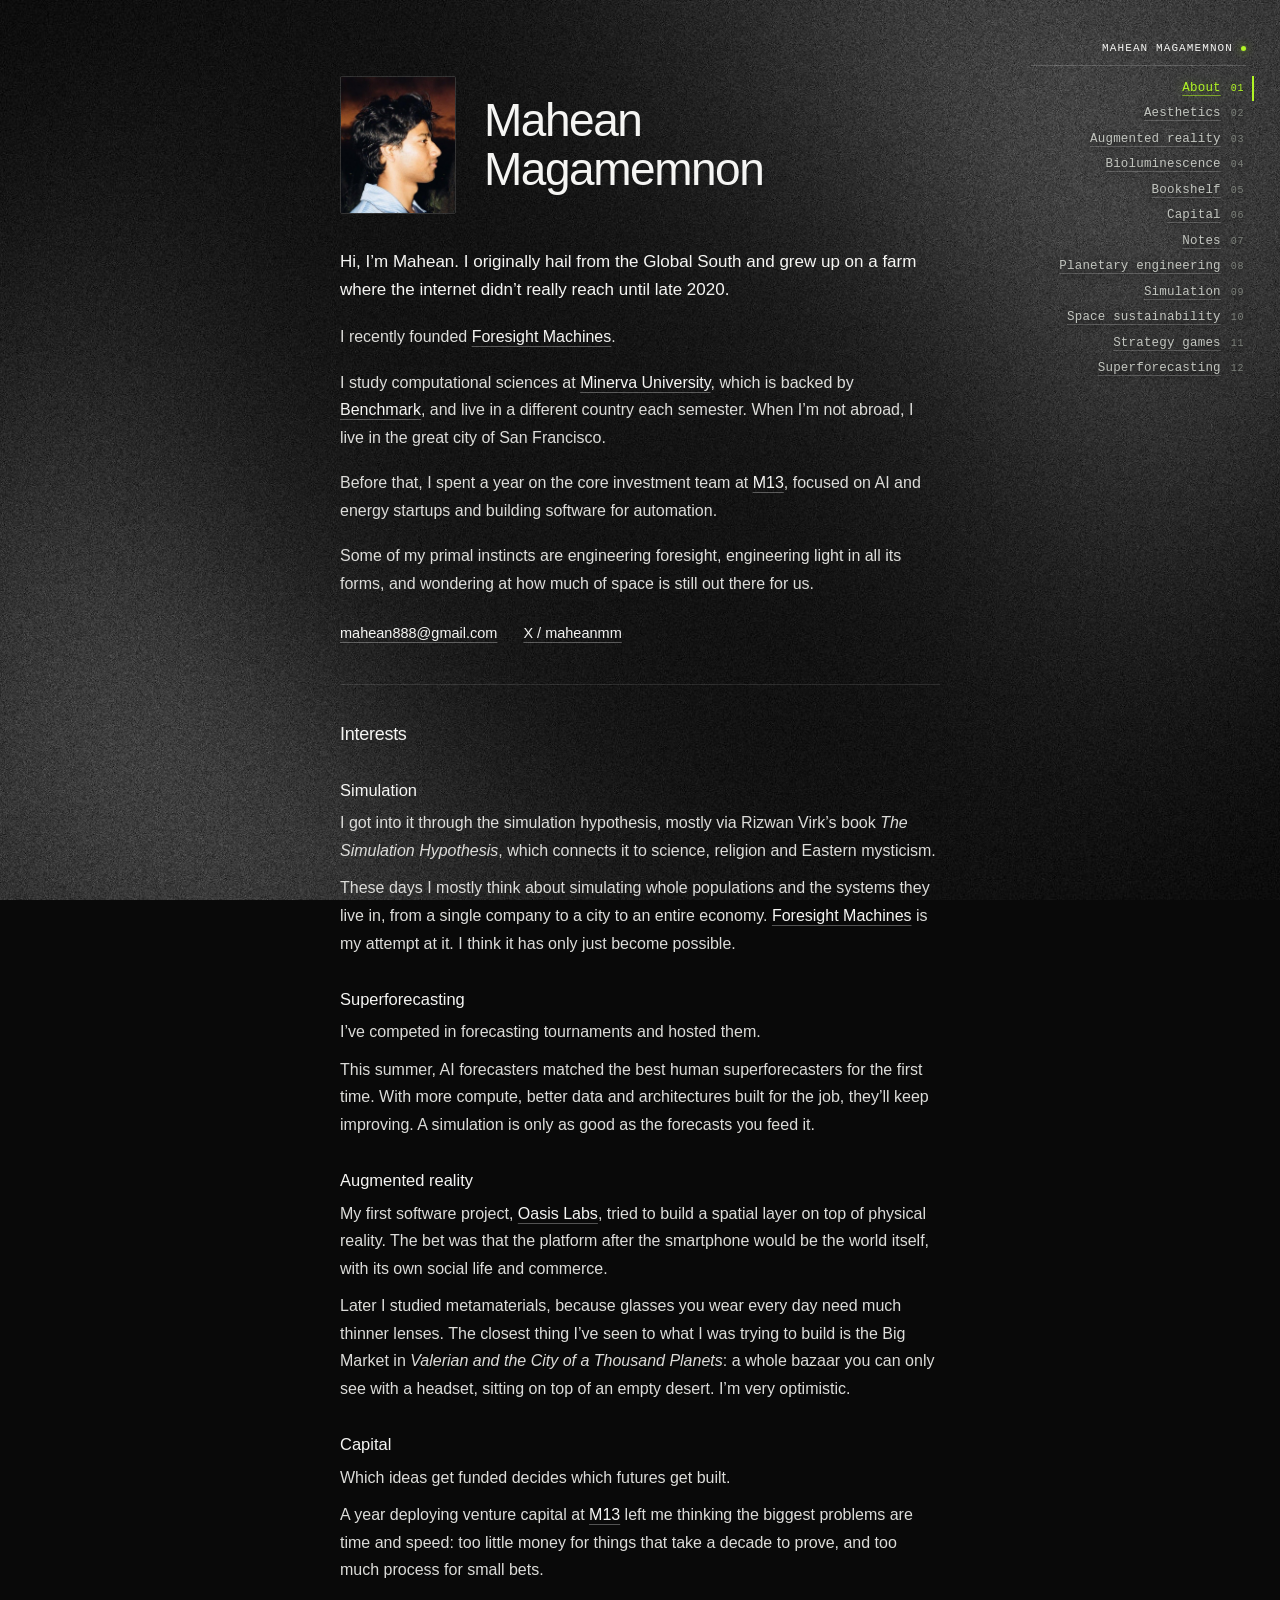
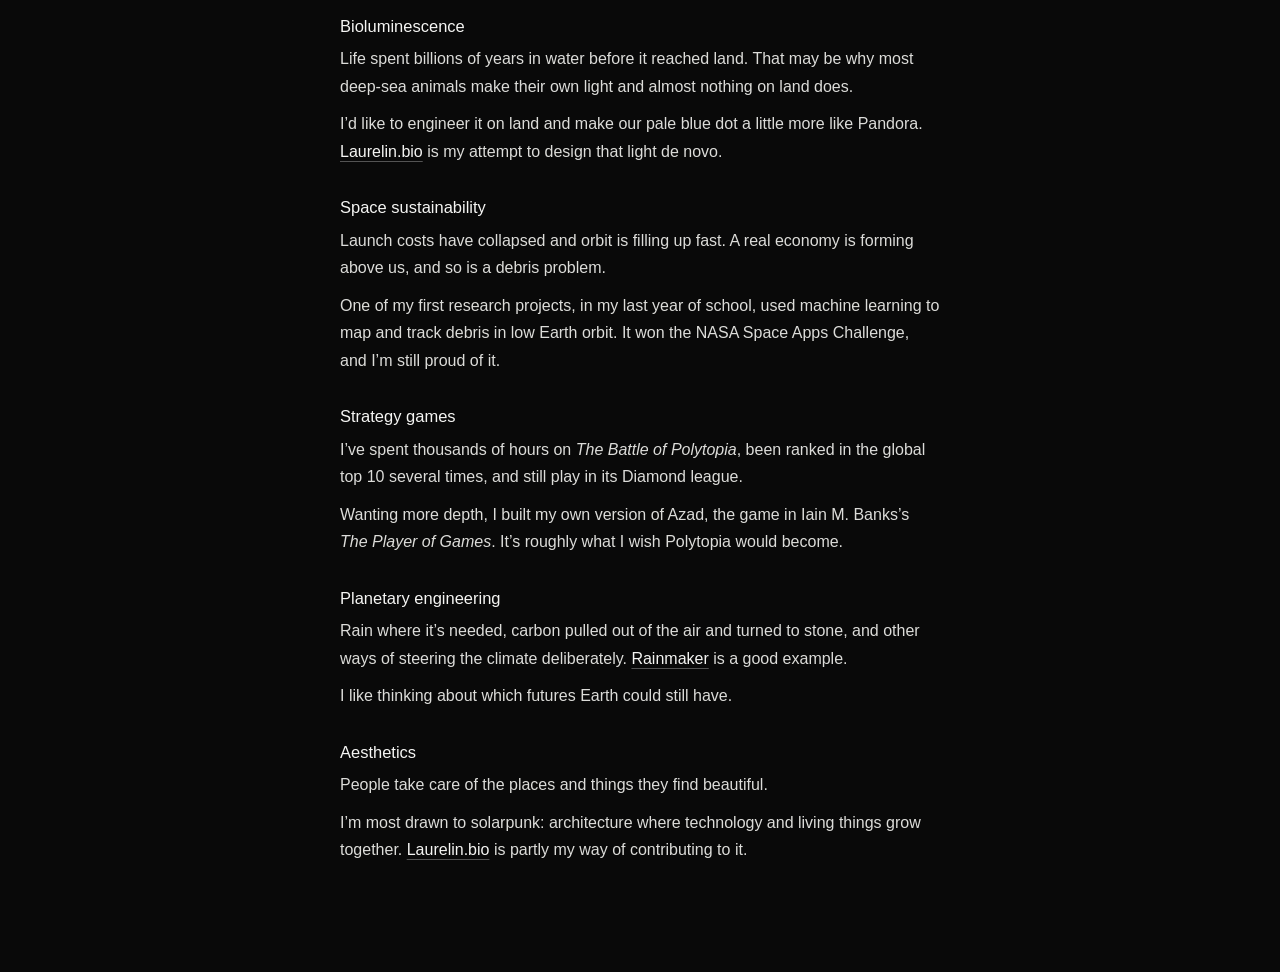
==== index.html @ a3dd8f4f "Lead with Mahean + Global South origin, followed by standalone Foresight Machines line" ====
<!doctype html>
<html lang="en"><head><meta charset="utf-8"><meta name="viewport" content="width=device-width, initial-scale=1">
<link rel="icon" type="image/png" href="[data-uri]"><link rel="apple-touch-icon" href="[data-uri]">
<title>About · Mahean Magamemnon</title><meta name="description" content="Mahean Magamemnon. Founder of Foresight Machines; studying computational sciences at Minerva University.">
<style>
:root {
  color-scheme: dark;
  --background: #1b3550;
  --text: #c0cad2;
  --heading: #f0eee7;
  --accent: #c4b28a;
  --line: #26333e;
}
* { box-sizing: border-box; }
body {
  margin: 0;
  min-height: 100vh;
  background: var(--background);
  color: var(--text);
  font-family: 'Helvetica Neue', Helvetica, Arial, sans-serif;
  font-size: 16px;
  line-height: 1.75;
  -webkit-font-smoothing: antialiased;
}
body::before {
  content: '';
  position: fixed;
  inset: 0;
  z-index: -1;
  background: radial-gradient(ellipse 68% 72% at 52% 44%, rgba(12,12,12,.18) 0%, rgba(12,12,12,0) 100%),
    url('[data-uri]') center center / cover no-repeat;
  opacity: 1;
  pointer-events: none;
}
#left { display: none; }
.layout {
  display: grid;
  grid-template-columns: minmax(0, 720px) 230px;
  justify-content: center;
  gap: 88px;
  max-width: 1180px;
  margin: 0 auto;
  padding: 0 48px;
}
#content { grid-column: 1; grid-row: 1; }
#sidebar {
  grid-column: 2;
  grid-row: 1;
  position: sticky;
  top: 0;
  align-self: start;
  padding: 84px 0 40px;
  font-family: ui-monospace, 'SF Mono', Menlo, Consolas, monospace;
  font-size: 12px;
  line-height: 1.5;
}
#sidebar .sys {
  display: flex;
  justify-content: space-between;
  margin: 0 2px 6px;
  color: #6c7c88;
  font-size: 10px;
  letter-spacing: .18em;
  text-transform: uppercase;
}
#sidebar .sys i { font-style: normal; color: var(--accent); animation: blink 1.6s steps(2, start) infinite; }
@keyframes blink { to { visibility: hidden; } }
@media (prefers-reduced-motion: reduce) { #sidebar .sys i { animation: none; } }
.folder { margin-top: 20px; }
.folder .tab {
  position: relative;
  display: inline-flex;
  align-items: center;
  gap: 8px;
  height: 22px;
  padding: 0 16px 0 10px;
  margin-bottom: -1px;
  color: var(--accent);
  font-size: 10px;
  letter-spacing: .16em;
  text-transform: uppercase;
  background: rgba(30, 40, 46, .92);
  border: 1px solid rgba(196, 178, 138, .38);
  border-bottom: 0;
  border-radius: 5px 12px 0 0;
  z-index: 1;
}
.folder .tab small { color: #6c7c88; font-size: 9px; letter-spacing: .1em; }
.folder .body {
  position: relative;
  padding: 10px 12px 10px;
  background: linear-gradient(180deg, rgba(30, 40, 46, .92), rgba(12, 20, 27, .86));
  border: 1px solid rgba(196, 178, 138, .38);
  border-radius: 0 6px 6px 6px;
  box-shadow: 0 0 0 1px rgba(0,0,0,.35), 0 14px 30px -18px rgba(0,0,0,.8), inset 0 1px 0 rgba(240,238,231,.05);
  -webkit-backdrop-filter: blur(6px);
  backdrop-filter: blur(6px);
}
.folder .body::before, .folder .body::after {
  content: '';
  position: absolute;
  width: 7px;
  height: 7px;
  border-color: var(--accent);
  border-style: solid;
  opacity: .7;
}
.folder .body::before { right: 5px; top: 5px; border-width: 1px 1px 0 0; }
.folder .body::after { left: 5px; bottom: 5px; border-width: 0 0 1px 1px; }
.folder ul { list-style: none; margin: 0; padding: 0; }
.folder a {
  display: flex;
  align-items: center;
  gap: 10px;
  padding: 5px 4px;
  color: #93a2ae;
  text-decoration: none;
  border-radius: 3px;
  transition: color .15s ease, background .15s ease;
}
.folder a svg { flex: none; width: 10px; height: 12px; }
.folder a svg path { fill: none; stroke: currentColor; stroke-width: 1.1; stroke-linejoin: round; }
.folder a:hover { color: var(--heading); background: rgba(196,178,138,.07); }
.folder a[aria-current='page'] { color: var(--accent); background: rgba(196,178,138,.1); }
.folder a[aria-current='page']::after {
  content: '';
  width: 5px;
  height: 5px;
  margin-left: auto;
  margin-right: 4px;
  border-radius: 50%;
  background: var(--accent);
  box-shadow: 0 0 8px var(--accent);
}
#sidebar .foot {
  margin: 22px 2px 0;
  color: #5d6c77;
  font-size: 10px;
  letter-spacing: .14em;
  text-transform: uppercase;
}
#content {
  min-width: 0;
  padding: 80px 0 96px;
}
#content:focus { outline: none; }
.intro { display: flex; align-items: center; gap: 30px; margin-bottom: 36px; }
.portrait {
  display: block;
  width: 124px;
  height: 146px;
  object-fit: cover;
  border: 1px solid #455460;
}
.eyebrow {
  margin: 0 0 12px;
  font-size: 11px;
  font-weight: 500;
  letter-spacing: .22em;
  color: var(--accent);
}
h1 {
  color: var(--heading);
  font-size: clamp(32px, 5vw, 52px);
  font-weight: 400;
  line-height: 1.08;
  letter-spacing: -.035em;
  margin: 0;
}
h2, h3 {
  color: var(--heading);
  font-weight: 500;
  font-size: 18px;
  letter-spacing: -.01em;
  margin: 0 0 24px;
}
p { max-width: 620px; margin: 0 0 18px; }
.lead { color: var(--heading); font-size: 20px; line-height: 1.5; }
a { color: var(--heading); text-decoration-color: #68777f; text-underline-offset: 5px; }
a:hover { color: var(--accent); text-decoration-color: var(--accent); }
a:focus-visible { outline: 2px solid var(--accent); outline-offset: 5px; }
.contact { display: flex; gap: 28px; margin: 28px 0 60px; font-size: 13px; }
.interests h2 { margin-bottom: 30px; }
.interests ul { list-style: none; margin: 0; padding: 0; display: grid; gap: 34px; }
.interests li { font-size: 15px; line-height: 1.75; }
.interests li p { margin: 0 0 12px; color: #aab7c2; }
.interests li p:last-child { margin-bottom: 0; }
.int-title {
  display: inline-flex;
  align-items: baseline;
  gap: 12px;
  margin-bottom: 6px;
  color: var(--heading);
  font-size: 16px;
  font-weight: 500;
  text-decoration: none;
}
.int-title .idx, .crumb, .int-notes h2, .note-date, .empty, .back {
  font-family: ui-monospace, 'SF Mono', Menlo, Consolas, monospace;
}
.int-title .idx { color: var(--accent); font-size: 10px; font-weight: 400; letter-spacing: .12em; opacity: .8; }
.int-title .go { color: var(--accent); font-size: 13px; opacity: 0; transform: translateX(-4px); transition: opacity .15s ease, transform .15s ease; }
.int-title:hover { color: var(--heading); }
.int-title:hover .go, .int-title:focus-visible .go { opacity: 1; transform: none; }
.crumb {
  display: flex;
  justify-content: space-between;
  max-width: 620px;
  margin: 0 0 22px;
  color: var(--accent);
  font-size: 11px;
  letter-spacing: .12em;
}
.crumb span { color: #5d6c77; }
.int-body { margin: 30px 0 56px; }
.int-body p { font-size: 17px; }
.int-notes { max-width: 620px; padding-top: 22px; border-top: 1px solid var(--line); }
.int-notes h2 { color: var(--accent); font-size: 11px; font-weight: 400; letter-spacing: .2em; text-transform: uppercase; margin-bottom: 16px; }
.note-date { margin: 0 0 6px; color: #6c7c88; font-size: 11px; letter-spacing: .1em; }
.note-entry ol { margin: 0; padding-left: 20px; font-size: 14px; }
.empty { color: #5d6c77; font-size: 12px; }
.back { margin-top: 48px; font-size: 12px; }
.back a { color: #8796a3; text-decoration: none; }
.back a:hover { color: var(--accent); }
.book-grid { display: flex; flex-wrap: wrap; gap: 18px; margin-top: 32px; }
.book-grid img { height: 150px; max-width: 115px; object-fit: contain; }
.note-entry a { overflow-wrap: anywhere; }
@media(max-width: 860px) {
  .layout { grid-template-columns: minmax(0, 1fr); gap: 0; padding: 0 24px; }
  #sidebar { grid-column: 1; grid-row: 1; position: static; padding: 28px 0 8px; }
  #content { grid-row: 2; padding: 40px 0 64px; }
  #sidebar .foot { display: none; }
  .folder { margin-top: 12px; }
  .folder .body { padding: 6px 10px; }
  .folder ul { display: flex; flex-wrap: wrap; gap: 0 6px; }
  .folder a { padding: 4px 6px; }
  .folder a[aria-current='page']::after { margin-left: 2px; margin-right: 0; }
  .intro { gap: 22px; }
  .portrait { width: 90px; height: 112px; }
  body::before { inset: 0; opacity: .18; }
  .contact { margin-bottom: 44px; }
}

/* ---- theme: darker glowy Maven Creative monochrome + 80s/90s machine right-side index ---- */
:root {
  color-scheme: dark;
  --background: #090909;
  --surface: #121212;
  --heading: #f5f5f3;
  --text: #dcdcd9;
  --muted: #a0a09d;
  --subtle: #82827f;
  --accent: #b0f524;
  --line: rgba(255, 255, 255, 0.11);
}

body {
  background: var(--background);
  color: var(--text);
  font-family: -apple-system, BlinkMacSystemFont, 'Helvetica Neue', Helvetica, Arial, sans-serif;
  font-size: 16px;
  line-height: 1.72;
  text-rendering: optimizeLegibility;
}

/* Centered clear reading column, with Patrick Collison-style nav pinned cleanly on the far right */
.layout {
  display: block;
  max-width: none;
  margin: 0;
  padding: 0;
}

#content {
  max-width: 660px;
  margin: 0 auto;
  padding: 76px 30px 108px;
}
#content:focus, #content:focus-visible { outline: none; }

/* ---- right-edge 80s/90s machine navigation (Patrick Collison placement + CRT hardware typography) ---- */
#sidebar {
  position: fixed;
  top: 40px;
  right: 34px;
  width: 215px;
  padding: 0;
  z-index: 10;
  text-align: right;
  font-family: ui-monospace, 'SF Mono', 'IBM Plex Mono', Menlo, Consolas, monospace;
  font-size: 12.5px;
  line-height: 1.4;
}
#sidebar .sys,
#sidebar .foot { display: none; }

.folders { display: block; }
.folder { margin: 0; }
.folder .tab {
  position: static;
  display: inline-flex;
  align-items: center;
  justify-content: flex-end;
  gap: 8px;
  width: 100%;
  height: auto;
  padding: 0 0 9px 0;
  margin: 0 0 10px 0;
  background: none;
  border: 0;
  border-bottom: 1px solid rgba(255, 255, 255, 0.18);
  border-radius: 0;
  color: var(--heading);
  font-size: 11px;
  font-weight: 500;
  letter-spacing: 0.1em;
  text-transform: uppercase;
}
.folder .tab::after {
  content: '';
  width: 5px;
  height: 5px;
  border-radius: 50%;
  background: var(--accent);
  box-shadow: 0 0 8px rgba(176, 245, 36, 0.75);
  flex: none;
}
.folder .tab small { display: none; }

.folder .body {
  position: static;
  padding: 0;
  background: none;
  border: 0;
  border-radius: 0;
  box-shadow: none;
  -webkit-backdrop-filter: none;
  backdrop-filter: none;
}
.folder .body::before,
.folder .body::after { display: none; }

.folder ul {
  display: flex;
  flex-direction: column;
  align-items: flex-end;
  gap: 1px;
}
.folder li { width: 100%; }
.folder a {
  position: relative;
  display: flex;
  align-items: baseline;
  justify-content: flex-end;
  gap: 10px;
  padding: 3.5px 8px 3.5px 0;
  margin-right: -8px;
  border-right: 2px solid transparent;
  border-radius: 0;
  color: #c2c5bf;
  text-decoration: none;
  letter-spacing: 0.015em;
  text-shadow: 0 1px 10px rgba(9, 9, 9, 0.85);
  transition: color .14s ease, border-color .14s ease, text-shadow .14s ease;
}
.folder a svg { display: none; }
.folder a .label {
  text-decoration: underline;
  text-decoration-color: rgba(255, 255, 255, 0.22);
  text-underline-offset: 4px;
  text-decoration-thickness: 1px;
  transition: text-decoration-color .14s ease;
}
.folder a .idx {
  font-size: 10px;
  color: #7c807a;
  letter-spacing: 0.06em;
  font-variant-numeric: tabular-nums;
  transition: color .14s ease;
}
.folder a:hover {
  color: var(--heading);
  background: none;
  border-right-color: rgba(255, 255, 255, 0.35);
}
.folder a:hover .label {
  text-decoration-color: rgba(176, 245, 36, 0.65);
}
.folder a:hover .idx {
  color: var(--accent);
}
.folder a[aria-current='page'] {
  color: var(--accent);
  font-weight: 500;
  background: none;
  border-right-color: var(--accent);
  text-shadow: 0 0 12px rgba(176, 245, 36, 0.40);
}
.folder a[aria-current='page'] .label {
  text-decoration-color: rgba(176, 245, 36, 0.55);
}
.folder a[aria-current='page'] .idx {
  color: var(--accent);
}
.folder a[aria-current='page']::after { display: none; }

/* ---- reading typography ---- */
.intro { display: flex; align-items: center; gap: 28px; margin-bottom: 34px; }
.portrait {
  width: 116px;
  height: 138px;
  object-fit: cover;
  border: 1px solid rgba(255, 255, 255, 0.14);
  border-radius: 2px;
}
h1 {
  color: var(--heading);
  font-size: clamp(32px, 4.4vw, 46px);
  font-weight: 500;
  line-height: 1.06;
  letter-spacing: -0.032em;
  margin: 0;
}
h1.page-title { font-size: clamp(30px, 4vw, 40px); }
h2, h3 {
  color: var(--heading);
  font-size: 18px;
  font-weight: 500;
  letter-spacing: -0.015em;
  margin: 0 0 24px;
}

#content p,
#content li,
.interests li,
.interests li p,
ol.notes li {
  font-size: 16px;
  line-height: 1.72;
  color: var(--text);
}
p { max-width: 600px; margin: 0 0 18px; }
#content p.lead {
  color: var(--heading);
  font-size: 17px;
  line-height: 1.62;
  margin-bottom: 20px;
}

#content a {
  color: var(--heading);
  text-decoration: underline;
  text-decoration-color: rgba(255, 255, 255, 0.30);
  text-decoration-thickness: 1px;
  text-underline-offset: 4px;
  transition: color .14s ease, text-decoration-color .14s ease;
}
#content a:hover {
  color: var(--accent);
  text-decoration-color: var(--accent);
}
a:focus-visible { outline: 2px solid var(--accent); outline-offset: 4px; }

.contact {
  display: flex;
  gap: 26px;
  margin: 24px 0 38px;
  font-size: 14.5px;
}
.contact a { overflow-wrap: anywhere; }

/* ---- interests list ---- */
.interests {
  max-width: 600px;
  padding-top: 34px;
  border-top: 1px solid var(--line);
}
.interests h2 { margin-bottom: 26px; }
.interests ul { list-style: none; margin: 0; padding: 0; display: grid; gap: 28px; }
.interests li { display: block; padding: 0; border: 0; }
.interests li p { margin: 0 0 10px; color: #cfcfcd; }
.interests li p:last-child { margin-bottom: 0; }
#content .int-title {
  display: inline-block;
  margin-bottom: 5px;
  color: var(--heading);
  font-size: 16.5px;
  font-weight: 500;
  text-decoration: none;
}
#content .int-title:hover {
  color: var(--accent);
  text-decoration: underline;
  text-decoration-color: var(--accent);
  text-underline-offset: 4px;
}

/* ---- interest pages ---- */
.crumb {
  margin: 0 0 14px;
  font-family: ui-monospace, 'SF Mono', Menlo, Consolas, monospace;
  font-size: 11.5px;
  letter-spacing: 0.08em;
  text-transform: uppercase;
  color: var(--muted);
}
#content .crumb a {
  color: var(--muted);
  text-decoration: none;
}
#content .crumb a:hover { color: var(--accent); text-decoration: none; }
.crumb span { display: none; }

.sub { margin-top: 28px; counter-reset: note; }
ol.notes { list-style: none; margin: 0; padding: 0; }
ol.notes li {
  counter-increment: note;
  position: relative;
  margin: 0 0 16px;
  padding-left: 32px;
  color: var(--text);
}
ol.notes li::before {
  content: counter(note);
  position: absolute;
  left: 0;
  top: 2px;
  width: 20px;
  text-align: right;
  color: var(--subtle);
  font-family: ui-monospace, 'SF Mono', Menlo, Consolas, monospace;
  font-size: 12px;
  font-variant-numeric: tabular-nums;
}

.photo { margin: 26px 0 30px; max-width: 600px; }
.photo img {
  display: block;
  width: 100%;
  height: auto;
  max-height: 440px;
  object-fit: cover;
  border: 1px solid rgba(255, 255, 255, 0.12);
  border-radius: 2px;
}
.photo img.pixel {
  width: auto;
  max-width: 100%;
  height: 160px;
  image-rendering: pixelated;
  filter: invert(1) grayscale(1) contrast(1.06);
}
.photo figcaption {
  margin-top: 10px;
  color: var(--muted);
  font-size: 13px;
  line-height: 1.58;
}
.photo .credit,
#content .photo .credit a {
  color: var(--subtle);
  font-size: 12px;
  text-decoration: none;
}
#content .photo .credit a:hover { color: var(--muted); text-decoration: underline; }

.fig {
  position: relative;
  margin: 10px 0 30px;
  max-width: 600px;
  border: 1px solid rgba(255, 255, 255, 0.12);
  border-radius: 2px;
  background: #080808;
  overflow: hidden;
}
.fig canvas { display: block; width: 100%; height: 300px; touch-action: pan-y; }
.fig[data-widget='schelling'] canvas { cursor: pointer; }
.fig[data-widget='glow'] canvas { cursor: crosshair; }
.fig .readout {
  position: absolute;
  top: 10px;
  right: 14px;
  color: var(--muted);
  font-family: ui-monospace, 'SF Mono', Menlo, Consolas, monospace;
  font-size: 10.5px;
  letter-spacing: 0.1em;
  text-transform: uppercase;
  pointer-events: none;
}

.note-date {
  margin: 0 0 8px;
  color: var(--muted);
  font-family: ui-monospace, 'SF Mono', Menlo, Consolas, monospace;
  font-size: 12px;
  letter-spacing: 0.04em;
}
.note-entry ol { margin: 0; padding-left: 20px; }
.note-entry li { margin-bottom: 10px; }

.back { margin-top: 44px; font-family: ui-monospace, 'SF Mono', Menlo, Consolas, monospace; font-size: 12.5px; }
#content .back a { color: var(--muted); text-decoration: none; }
#content .back a:hover { color: var(--accent); text-decoration: none; }

/* ---- responsive ---- */
@media (max-width: 1240px) {
  #content {
    margin: 0 auto 0 64px;
    padding-right: 260px;
    max-width: 860px;
  }
}

@media (max-width: 960px) {
  #content {
    margin: 0;
    padding: 72px 250px 96px 36px;
    max-width: none;
  }
  #sidebar { right: 24px; }
}

@media (max-width: 820px) {
  body::before {
    inset: 0;
    opacity: 1;
    background-position: center center;
  }
  #sidebar {
    position: static;
    width: auto;
    padding: 24px 24px 16px;
    text-align: left;
    border-bottom: 1px solid var(--line);
  }
  .folder .tab {
    justify-content: flex-start;
    padding-bottom: 8px;
    margin-bottom: 10px;
  }
  .folder .tab::after { order: -1; }
  .folder ul {
    flex-direction: row;
    flex-wrap: wrap;
    align-items: baseline;
    gap: 6px 16px;
  }
  .folder li { width: auto; }
  .folder a {
    justify-content: flex-start;
    gap: 5px;
    padding: 2px 0;
    margin-right: 0;
    border-right: 0;
  }
  .folder a .idx { display: none; }
  #content {
    max-width: none;
    margin: 0;
    padding: 36px 24px 64px;
  }
  .intro { gap: 20px; }
  .portrait { width: 88px; height: 106px; }
  .contact { margin-bottom: 36px; }
  .fig canvas { height: 240px; }
  ol.notes li { padding-left: 26px; }
}





</style></head><body>
<div class="layout">
<nav id="sidebar" aria-label="Primary navigation"><p class="sys"><span>~/mahean</span><i>&#9608;</i></p><div class="folders"><section class="folder"><div class="tab">Mahean Magamemnon</div><div class="body"><ul><li><a href="#about" data-title="About"><span class="label">About</span><span class="idx">01</span></a></li><li><a href="#aesthetics" data-title="Aesthetics"><span class="label">Aesthetics</span><span class="idx">02</span></a></li><li><a href="#augmented-reality" data-title="Augmented reality"><span class="label">Augmented reality</span><span class="idx">03</span></a></li><li><a href="#bioluminescence" data-title="Bioluminescence"><span class="label">Bioluminescence</span><span class="idx">04</span></a></li><li><a href="#bookshelf" data-title="Bookshelf"><span class="label">Bookshelf</span><span class="idx">05</span></a></li><li><a href="#capital" data-title="Capital"><span class="label">Capital</span><span class="idx">06</span></a></li><li><a href="#notes" data-title="Notes"><span class="label">Notes</span><span class="idx">07</span></a></li><li><a href="#planetary-engineering" data-title="Planetary engineering"><span class="label">Planetary engineering</span><span class="idx">08</span></a></li><li><a href="#simulation" data-title="Simulation"><span class="label">Simulation</span><span class="idx">09</span></a></li><li><a href="#space-sustainability" data-title="Space sustainability"><span class="label">Space sustainability</span><span class="idx">10</span></a></li><li><a href="#strategy-games" data-title="Strategy games"><span class="label">Strategy games</span><span class="idx">11</span></a></li><li><a href="#superforecasting" data-title="Superforecasting"><span class="label">Superforecasting</span><span class="idx">12</span></a></li></ul></div></section></div><p class="foot">SF &middot; 37.77&deg;N 122.42&deg;W</p></nav>
<main id="content" tabindex="-1"><header class="intro">
<img class="portrait" src="[data-uri]" alt="Mahean Magamemnon" width="130" height="130">
<div><h1>Mahean<br>Magamemnon</h1></div>
</header>
<p class="lead">Hi, I&rsquo;m Mahean. I originally hail from the Global South and grew up on a farm where the internet didn&rsquo;t really reach until late 2020.</p>
<p>I recently founded <a href="https://foresightmachines.com" target="_blank" rel="noopener noreferrer">Foresight Machines</a>.</p>
<p>I study computational sciences at <a href="https://www.minerva.edu" target="_blank" rel="noopener noreferrer">Minerva University</a>, which is backed by <a href="https://www.benchmark.com" target="_blank" rel="noopener noreferrer">Benchmark</a>, and live in a different country each semester. When I&rsquo;m not abroad, I live in the great city of San Francisco.</p>
<p>Before that, I spent a year on the core investment team at <a href="https://m13.co" target="_blank" rel="noopener noreferrer">M13</a>, focused on AI and energy startups and building software for automation.</p>
<p>Some of my primal instincts are engineering foresight, engineering light in all its forms, and wondering at how much of space is still out there for us.</p>
<div class="contact"><a href="mailto:mahean888@gmail.com">mahean888@gmail.com</a><a href="https://x.com/maheanmm" target="_blank" rel="noopener noreferrer">X / maheanmm</a></div>
<section class="interests"><h2>Interests</h2><ul><li><a class="int-title" href="#simulation">Simulation</a><p>I got into it through the simulation hypothesis, mostly via Rizwan Virk&rsquo;s book <i>The Simulation Hypothesis</i>, which connects it to science, religion and Eastern mysticism.</p><p>These days I mostly think about simulating whole populations and the systems they live in, from a single company to a city to an entire economy. <a href="https://foresightmachines.com" target="_blank" rel="noopener noreferrer">Foresight Machines</a> is my attempt at it. I think it has only just become possible.</p></li><li><a class="int-title" href="#superforecasting">Superforecasting</a><p>I&rsquo;ve competed in forecasting tournaments and hosted them.</p><p>This summer, AI forecasters matched the best human superforecasters for the first time. With more compute, better data and architectures built for the job, they&rsquo;ll keep improving. A simulation is only as good as the forecasts you feed it.</p></li><li><a class="int-title" href="#augmented-reality">Augmented reality</a><p>My first software project, <a href="https://devpost.com/software/oasis-labs" target="_blank" rel="noopener noreferrer">Oasis Labs</a>, tried to build a spatial layer on top of physical reality. The bet was that the platform after the smartphone would be the world itself, with its own social life and commerce.</p><p>Later I studied metamaterials, because glasses you wear every day need much thinner lenses. The closest thing I&rsquo;ve seen to what I was trying to build is the Big Market in <i>Valerian and the City of a Thousand Planets</i>: a whole bazaar you can only see with a headset, sitting on top of an empty desert. I&rsquo;m very optimistic.</p></li><li><a class="int-title" href="#capital">Capital</a><p>Which ideas get funded decides which futures get built.</p><p>A year deploying venture capital at <a href="https://m13.co" target="_blank" rel="noopener noreferrer">M13</a> left me thinking the biggest problems are time and speed: too little money for things that take a decade to prove, and too much process for small bets.</p></li><li><a class="int-title" href="#bioluminescence">Bioluminescence</a><p>Life spent billions of years in water before it reached land. That may be why most deep-sea animals make their own light and almost nothing on land does.</p><p>I&rsquo;d like to engineer it on land and make our pale blue dot a little more like Pandora. <a href="https://laurelin.bio" target="_blank" rel="noopener noreferrer">Laurelin.bio</a> is my attempt to design that light de novo.</p></li><li><a class="int-title" href="#space-sustainability">Space sustainability</a><p>Launch costs have collapsed and orbit is filling up fast. A real economy is forming above us, and so is a debris problem.</p><p>One of my first research projects, in my last year of school, used machine learning to map and track debris in low Earth orbit. It won the NASA Space Apps Challenge, and I&rsquo;m still proud of it.</p></li><li><a class="int-title" href="#strategy-games">Strategy games</a><p>I&rsquo;ve spent thousands of hours on <i>The Battle of Polytopia</i>, been ranked in the global top 10 several times, and still play in its Diamond league.</p><p>Wanting more depth, I built my own version of Azad, the game in Iain M. Banks&rsquo;s <i>The Player of Games</i>. It&rsquo;s roughly what I wish Polytopia would become.</p></li><li><a class="int-title" href="#planetary-engineering">Planetary engineering</a><p>Rain where it&rsquo;s needed, carbon pulled out of the air and turned to stone, and other ways of steering the climate deliberately. <a href="https://www.rainmaker.com" target="_blank" rel="noopener noreferrer">Rainmaker</a> is a good example.</p><p>I like thinking about which futures Earth could still have.</p></li><li><a class="int-title" href="#aesthetics">Aesthetics</a><p>People take care of the places and things they find beautiful.</p><p>I&rsquo;m most drawn to solarpunk: architecture where technology and living things grow together. <a href="https://laurelin.bio" target="_blank" rel="noopener noreferrer">Laurelin.bio</a> is partly my way of contributing to it.</p></li></ul></section></main>
</div>
<template id="page-about">
<header class="intro">
<img class="portrait" src="[data-uri]" alt="Mahean Magamemnon" width="130" height="130">
<div><h1>Mahean<br>Magamemnon</h1></div>
</header>
<p class="lead">Hi, I&rsquo;m Mahean. I originally hail from the Global South and grew up on a farm where the internet didn&rsquo;t really reach until late 2020.</p>
<p>I recently founded <a href="https://foresightmachines.com" target="_blank" rel="noopener noreferrer">Foresight Machines</a>.</p>
<p>I study computational sciences at <a href="https://www.minerva.edu" target="_blank" rel="noopener noreferrer">Minerva University</a>, which is backed by <a href="https://www.benchmark.com" target="_blank" rel="noopener noreferrer">Benchmark</a>, and live in a different country each semester. When I&rsquo;m not abroad, I live in the great city of San Francisco.</p>
<p>Before that, I spent a year on the core investment team at <a href="https://m13.co" target="_blank" rel="noopener noreferrer">M13</a>, focused on AI and energy startups and building software for automation.</p>
<p>Some of my primal instincts are engineering foresight, engineering light in all its forms, and wondering at how much of space is still out there for us.</p>
<div class="contact"><a href="mailto:mahean888@gmail.com">mahean888@gmail.com</a><a href="https://x.com/maheanmm" target="_blank" rel="noopener noreferrer">X / maheanmm</a></div>
<section class="interests"><h2>Interests</h2><ul><li><a class="int-title" href="#simulation">Simulation</a><p>I got into it through the simulation hypothesis, mostly via Rizwan Virk&rsquo;s book <i>The Simulation Hypothesis</i>, which connects it to science, religion and Eastern mysticism.</p><p>These days I mostly think about simulating whole populations and the systems they live in, from a single company to a city to an entire economy. <a href="https://foresightmachines.com" target="_blank" rel="noopener noreferrer">Foresight Machines</a> is my attempt at it. I think it has only just become possible.</p></li><li><a class="int-title" href="#superforecasting">Superforecasting</a><p>I&rsquo;ve competed in forecasting tournaments and hosted them.</p><p>This summer, AI forecasters matched the best human superforecasters for the first time. With more compute, better data and architectures built for the job, they&rsquo;ll keep improving. A simulation is only as good as the forecasts you feed it.</p></li><li><a class="int-title" href="#augmented-reality">Augmented reality</a><p>My first software project, <a href="https://devpost.com/software/oasis-labs" target="_blank" rel="noopener noreferrer">Oasis Labs</a>, tried to build a spatial layer on top of physical reality. The bet was that the platform after the smartphone would be the world itself, with its own social life and commerce.</p><p>Later I studied metamaterials, because glasses you wear every day need much thinner lenses. The closest thing I&rsquo;ve seen to what I was trying to build is the Big Market in <i>Valerian and the City of a Thousand Planets</i>: a whole bazaar you can only see with a headset, sitting on top of an empty desert. I&rsquo;m very optimistic.</p></li><li><a class="int-title" href="#capital">Capital</a><p>Which ideas get funded decides which futures get built.</p><p>A year deploying venture capital at <a href="https://m13.co" target="_blank" rel="noopener noreferrer">M13</a> left me thinking the biggest problems are time and speed: too little money for things that take a decade to prove, and too much process for small bets.</p></li><li><a class="int-title" href="#bioluminescence">Bioluminescence</a><p>Life spent billions of years in water before it reached land. That may be why most deep-sea animals make their own light and almost nothing on land does.</p><p>I&rsquo;d like to engineer it on land and make our pale blue dot a little more like Pandora. <a href="https://laurelin.bio" target="_blank" rel="noopener noreferrer">Laurelin.bio</a> is my attempt to design that light de novo.</p></li><li><a class="int-title" href="#space-sustainability">Space sustainability</a><p>Launch costs have collapsed and orbit is filling up fast. A real economy is forming above us, and so is a debris problem.</p><p>One of my first research projects, in my last year of school, used machine learning to map and track debris in low Earth orbit. It won the NASA Space Apps Challenge, and I&rsquo;m still proud of it.</p></li><li><a class="int-title" href="#strategy-games">Strategy games</a><p>I&rsquo;ve spent thousands of hours on <i>The Battle of Polytopia</i>, been ranked in the global top 10 several times, and still play in its Diamond league.</p><p>Wanting more depth, I built my own version of Azad, the game in Iain M. Banks&rsquo;s <i>The Player of Games</i>. It&rsquo;s roughly what I wish Polytopia would become.</p></li><li><a class="int-title" href="#planetary-engineering">Planetary engineering</a><p>Rain where it&rsquo;s needed, carbon pulled out of the air and turned to stone, and other ways of steering the climate deliberately. <a href="https://www.rainmaker.com" target="_blank" rel="noopener noreferrer">Rainmaker</a> is a good example.</p><p>I like thinking about which futures Earth could still have.</p></li><li><a class="int-title" href="#aesthetics">Aesthetics</a><p>People take care of the places and things they find beautiful.</p><p>I&rsquo;m most drawn to solarpunk: architecture where technology and living things grow together. <a href="https://laurelin.bio" target="_blank" rel="noopener noreferrer">Laurelin.bio</a> is partly my way of contributing to it.</p></li></ul></section>
</template>
<template id="page-simulation">
<p class="crumb"><a href="#about">Interests</a> <span>1 / 9</span></p><h1 class="page-title">Simulation</h1><div class="sub"><ol class="notes"><li><a href="https://en.wikipedia.org/wiki/Simulation_hypothesis" target="_blank" rel="noopener noreferrer">Bostrom&rsquo;s 2003 argument</a> is still the cleanest version: if civilisations run detailed simulations of their ancestors, simulated minds will vastly outnumber real ones.</li><li>Musk, 2016: the odds we live in base reality are &ldquo;one in billions.&rdquo;</li><li>Rizwan Virk, <i>The Simulation Hypothesis</i> (2019), and its sequel <i>The Simulated Multiverse</i> (2021). Virk is a video game designer and reads the idea through games: a game renders only what the player is looking at.</li><li>Hindu and Buddhist traditions have an old word for something close: maya, the world as illusion.</li><li>The useful version is older than computers. Ulam and von Neumann came up with the <a href="https://en.wikipedia.org/wiki/Monte_Carlo_method" target="_blank" rel="noopener noreferrer">Monte Carlo method</a> at Los Alamos in the 1940s: answer hard questions by playing out thousands of random cases.</li><li><a href="https://en.wikipedia.org/wiki/Conway%27s_Game_of_Life" target="_blank" rel="noopener noreferrer">Conway&rsquo;s Game of Life</a> (1970). Four rules on a grid, and you get gliders, guns that fire gliders, and eventually a universal computer.</li></ol><figure class="photo"><img class="pixel" src="[data-uri]" alt="" loading="lazy"><figcaption>Gosper&rsquo;s glider gun, the first known pattern in the Game of Life that grows forever. <span class="credit"><a href="https://commons.wikimedia.org/wiki/File:Gospers_glider_gun.gif" target="_blank" rel="noopener noreferrer">Lucas Vieira &middot; CC BY-SA 3.0</a></span></figcaption></figure><ol class="notes"><li>Schelling, 1971, with coins on a checkerboard: people who only mildly prefer neighbours like themselves still end up in a segregated city. The model is running below. Click to reseed.</li></ol><figure class="fig" data-widget="schelling"><canvas aria-label="Schelling segregation model, running live"></canvas><span class="readout">tick 000</span></figure><ol class="notes"><li><a href="https://en.wikipedia.org/wiki/The_Limits_to_Growth" target="_blank" rel="noopener noreferrer"><i>The Limits to Growth</i></a> (1972) was the first serious attempt to simulate the whole world economy.</li><li><a href="https://arxiv.org/abs/2304.03442" target="_blank" rel="noopener noreferrer">Park et al., 2023</a>: 25 language-model agents in a small town organised a Valentine&rsquo;s Day party nobody scripted.</li><li><a href="https://arxiv.org/abs/2411.10109" target="_blank" rel="noopener noreferrer">Park et al., 2024</a>: agents built from interviews with about a thousand real people reproduced their survey answers 85% as well as the people themselves did two weeks later.</li><li>Asimov called it <a href="https://en.wikipedia.org/wiki/Psychohistory_(fictional)" target="_blank" rel="noopener noreferrer">psychohistory</a>: predicting the behaviour of large populations while individuals stay unpredictable. <i>Foundation</i>, 1951.</li><li>A novel about being simulated: Greg Egan, <a href="https://en.wikipedia.org/wiki/Permutation_City" target="_blank" rel="noopener noreferrer"><i>Permutation City</i></a>.</li></ol></div><p class="back"><a href="#about">&larr; About</a></p>
</template>
<template id="page-superforecasting">
<p class="crumb"><a href="#about">Interests</a> <span>2 / 9</span></p><h1 class="page-title">Superforecasting</h1><div class="sub"><ol class="notes"><li>1950. Glenn Brier, a meteorologist, proposes scoring probability forecasts by squared error. The <a href="https://en.wikipedia.org/wiki/Brier_score" target="_blank" rel="noopener noreferrer">Brier score</a> still grades most tournaments.</li><li>1950s. At RAND, Olaf Helmer and Norman Dalkey develop the <a href="https://en.wikipedia.org/wiki/Delphi_method" target="_blank" rel="noopener noreferrer">Delphi method</a>: anonymous estimates, shared feedback, repeated rounds.</li></ol><figure class="photo"><img src="[data-uri]" alt="" loading="lazy"><figcaption>The RAND Corporation in Santa Monica. Delphi, scenario planning and much of early forecasting started at RAND. <span class="credit"><a href="https://commons.wikimedia.org/wiki/File:Randcorporationsantamonica.JPG" target="_blank" rel="noopener noreferrer">Coolcaesar &middot; CC BY-SA 4.0</a></span></figcaption></figure><ol class="notes"><li>1960s. Herman Kahn, also at RAND, pushes scenarios over single predictions. Shell later uses them to get ready for the 1973 oil shock before its competitors.</li><li>1988. The <a href="https://en.wikipedia.org/wiki/Iowa_Electronic_Markets" target="_blank" rel="noopener noreferrer">Iowa Electronic Markets</a> start trading on elections and often beat the polls.</li><li>2003. DARPA&rsquo;s <a href="https://en.wikipedia.org/wiki/Policy_Analysis_Market" target="_blank" rel="noopener noreferrer">Policy Analysis Market</a> is cancelled within days of being announced.</li><li>2005. Tetlock&rsquo;s <a href="https://en.wikipedia.org/wiki/Philip_E._Tetlock" target="_blank" rel="noopener noreferrer"><i>Expert Political Judgment</i></a>: 284 experts, tens of thousands of predictions. On average they did little better than chance, though a few did much better.</li><li>2011&ndash;15. IARPA funds a forecasting tournament. Tetlock and Mellers&rsquo;s <a href="https://en.wikipedia.org/wiki/The_Good_Judgment_Project" target="_blank" rel="noopener noreferrer">Good Judgment Project</a> wins, and its top volunteers get a name: superforecasters.</li><li>2015. <a href="https://en.wikipedia.org/wiki/Superforecasting:_The_Art_and_Science_of_Prediction" target="_blank" rel="noopener noreferrer"><i>Superforecasting</i></a> comes out. <a href="https://www.metaculus.com" target="_blank" rel="noopener noreferrer">Metaculus</a> launches.</li><li>2020s. Polymarket and Kalshi make prediction markets mainstream. The <a href="https://forecastingresearch.org" target="_blank" rel="noopener noreferrer">Forecasting Research Institute</a> runs tournaments on long-range questions.</li><li>2024. <a href="https://www.forecastbench.org" target="_blank" rel="noopener noreferrer">ForecastBench</a> and Metaculus start scoring models against humans on questions that haven&rsquo;t resolved yet, so nothing can leak from training data.</li><li>2026. Parity.</li><li>Scott Alexander on <a href="https://www.astralcodexten.com/archive?sort=search&search=superforecasters" target="_blank" rel="noopener noreferrer">Astral Codex Ten on AI superforecasters</a>, and his Mantic Monday posts on prediction markets.</li><li>From hosting: a good question resolves cleanly, matters to someone, and stays uncertain for a while.</li><li>Forecasting is easy to train on, since every question eventually resolves and gives a score.</li></ol></div><p class="back"><a href="#about">&larr; About</a></p>
</template>
<template id="page-augmented-reality">
<p class="crumb"><a href="#about">Interests</a> <span>3 / 9</span></p><h1 class="page-title">Augmented reality</h1><div class="sub"><ol class="notes"><li><a href="https://devpost.com/software/oasis-labs" target="_blank" rel="noopener noreferrer">Oasis Labs</a>: digital objects anchored to real places, visible to anyone with the right device, and still there when you come back.</li><li>Pok&eacute;mon Go (2016) showed the demand: millions of people walked around their cities to find creatures that only existed on their screens.</li><li>The bottleneck is optics. Ordinary lenses bend light with thick curved glass, which is too heavy for glasses you&rsquo;d wear all day.</li><li><a href="https://en.wikipedia.org/wiki/Metalens" target="_blank" rel="noopener noreferrer">Metalenses</a> focus light with a flat layer of nanopillars, each shaped to delay light by a precise amount. Capasso&rsquo;s group at Harvard made them work across visible light in 2016.</li></ol><figure class="photo"><img src="[data-uri]" alt="" loading="lazy"><figcaption>A metalens under an electron microscope. Each dot is a nanostructure; together they act as a lens. <span class="credit"><a href="https://commons.wikimedia.org/wiki/File:Metalens_with_different_focal_length_and_deflection_angles.png" target="_blank" rel="noopener noreferrer">Rmdigh &middot; CC BY-SA 4.0</a></span></figcaption></figure><ol class="notes"><li>Ivan Sutherland built the first head-mounted display in 1968. It was so heavy it hung from the ceiling, so it was nicknamed <a href="https://en.wikipedia.org/wiki/The_Sword_of_Damocles_(virtual_reality)" target="_blank" rel="noopener noreferrer">the Sword of Damocles</a>.</li><li><a href="https://en.wikipedia.org/wiki/Valerian_and_the_City_of_a_Thousand_Planets" target="_blank" rel="noopener noreferrer"><i>Valerian</i></a> (2017): tourists stand in an empty desert, put on a headset and gloves, and walk into the Big Market, a bazaar of thousands of stalls in another dimension. Without the gear, it&rsquo;s just sand.</li><li>The film is based on <a href="https://en.wikipedia.org/wiki/Val%C3%A9rian_and_Laureline" target="_blank" rel="noopener noreferrer"><i>Val&eacute;rian and Laureline</i></a>, the French comic by Christin and M&eacute;zi&egrave;res.</li><li>Also: Vernor Vinge, <i>Rainbows End</i>. Keiichi Matsuda, <i>Hyper-Reality</i> (short film, 2016). Matthew Ball, <i>The Metaverse</i>.</li></ol></div><p class="back"><a href="#about">&larr; About</a></p>
</template>
<template id="page-capital">
<p class="crumb"><a href="#about">Interests</a> <span>4 / 9</span></p><h1 class="page-title">Capital</h1><div class="sub"><ol class="notes"><li>Venture returns follow a power law. In most funds one company returns more than all the others combined. <a href="https://reactionwheel.net" target="_blank" rel="noopener noreferrer">Jerry Neumann</a> has written the most careful work on this.</li><li>Fund structure shapes what gets built. A ten-year fund wants an exit within ten years. Fusion, new materials and most of biology take longer.</li><li><a href="https://fastgrants.org" target="_blank" rel="noopener noreferrer">Fast Grants</a> (2020) made COVID research grants within 48 hours.</li><li><a href="https://en.wikipedia.org/wiki/Science,_The_Endless_Frontier" target="_blank" rel="noopener noreferrer">Vannevar Bush, <i>Science, the Endless Frontier</i></a> (1945). The report behind postwar American science funding.</li><li>The <a href="https://en.wikipedia.org/wiki/DARPA" target="_blank" rel="noopener noreferrer">ARPA</a> model: give program managers real budgets and real freedom for a few years, then rotate them out.</li><li>Newer structures: <a href="https://www.convergentresearch.org" target="_blank" rel="noopener noreferrer">focused research organizations</a>, <a href="https://arcinstitute.org" target="_blank" rel="noopener noreferrer">Arc Institute</a> (funds scientists for long stretches), and <a href="https://frontierclimate.com" target="_blank" rel="noopener noreferrer">Frontier</a> (commits to buying a product before it exists).</li><li>Paul Graham, <a href="http://www.paulgraham.com/swan.html" target="_blank" rel="noopener noreferrer">Black Swan Farming</a> and <a href="http://www.paulgraham.com/growth.html" target="_blank" rel="noopener noreferrer">Startup = Growth</a>.</li><li>Patrick Collison and Tyler Cowen, <a href="https://www.theatlantic.com/science/archive/2019/07/we-need-new-science-progress/594946/" target="_blank" rel="noopener noreferrer">We Need a New Science of Progress</a> (2019).</li><li><a href="https://en.wikipedia.org/wiki/Carlota_Perez" target="_blank" rel="noopener noreferrer">Carlota Perez</a>, <i>Technological Revolutions and Financial Capital</i>, on how financial bubbles fund new infrastructure.</li><li>Sebastian Mallaby, <i>The Power Law</i>. William Janeway, <i>Doing Capitalism in the Innovation Economy</i>.</li><li><a href="https://www.berkshirehathaway.com/letters/letters.html" target="_blank" rel="noopener noreferrer">Buffett&rsquo;s letters</a> and Thorndike&rsquo;s <i>The Outsiders</i>.</li><li>Bessemer&rsquo;s <a href="https://www.bvp.com/anti-portfolio" target="_blank" rel="noopener noreferrer">anti-portfolio</a>, a list of famous companies they passed on.</li></ol></div><p class="back"><a href="#about">&larr; About</a></p>
</template>
<template id="page-bioluminescence">
<p class="crumb"><a href="#about">Interests</a> <span>5 / 9</span></p><h1 class="page-title">Bioluminescence</h1><div class="sub"><ol class="notes"><li>Bioluminescence has evolved independently at least 94 times.</li><li>In a <a href="https://doi.org/10.1038/srep45750" target="_blank" rel="noopener noreferrer">2017 survey</a> of the water column off California, about three quarters of the animals observed could make light.</li><li>Below about 200 metres sunlight fades; below 1,000 it&rsquo;s gone. Down there animals use light to hunt, hide, warn and find mates. Some fish light their bellies to hide their silhouette from predators below.</li></ol><figure class="photo"><img src="[data-uri]" alt="" loading="lazy"><figcaption>Dinoflagellates lighting up a shoreline at night. <span class="credit"><a href="https://commons.wikimedia.org/wiki/File:Bioluminescent_dinoflagellates.jpg" target="_blank" rel="noopener noreferrer">catalano82 &middot; CC BY 2.0</a></span></figcaption></figure><ol class="notes"><li>On land the list is short: fireflies, click beetles, a few millipedes and worms, and over a hundred species of glowing fungi.</li></ol><figure class="photo"><img src="[data-uri]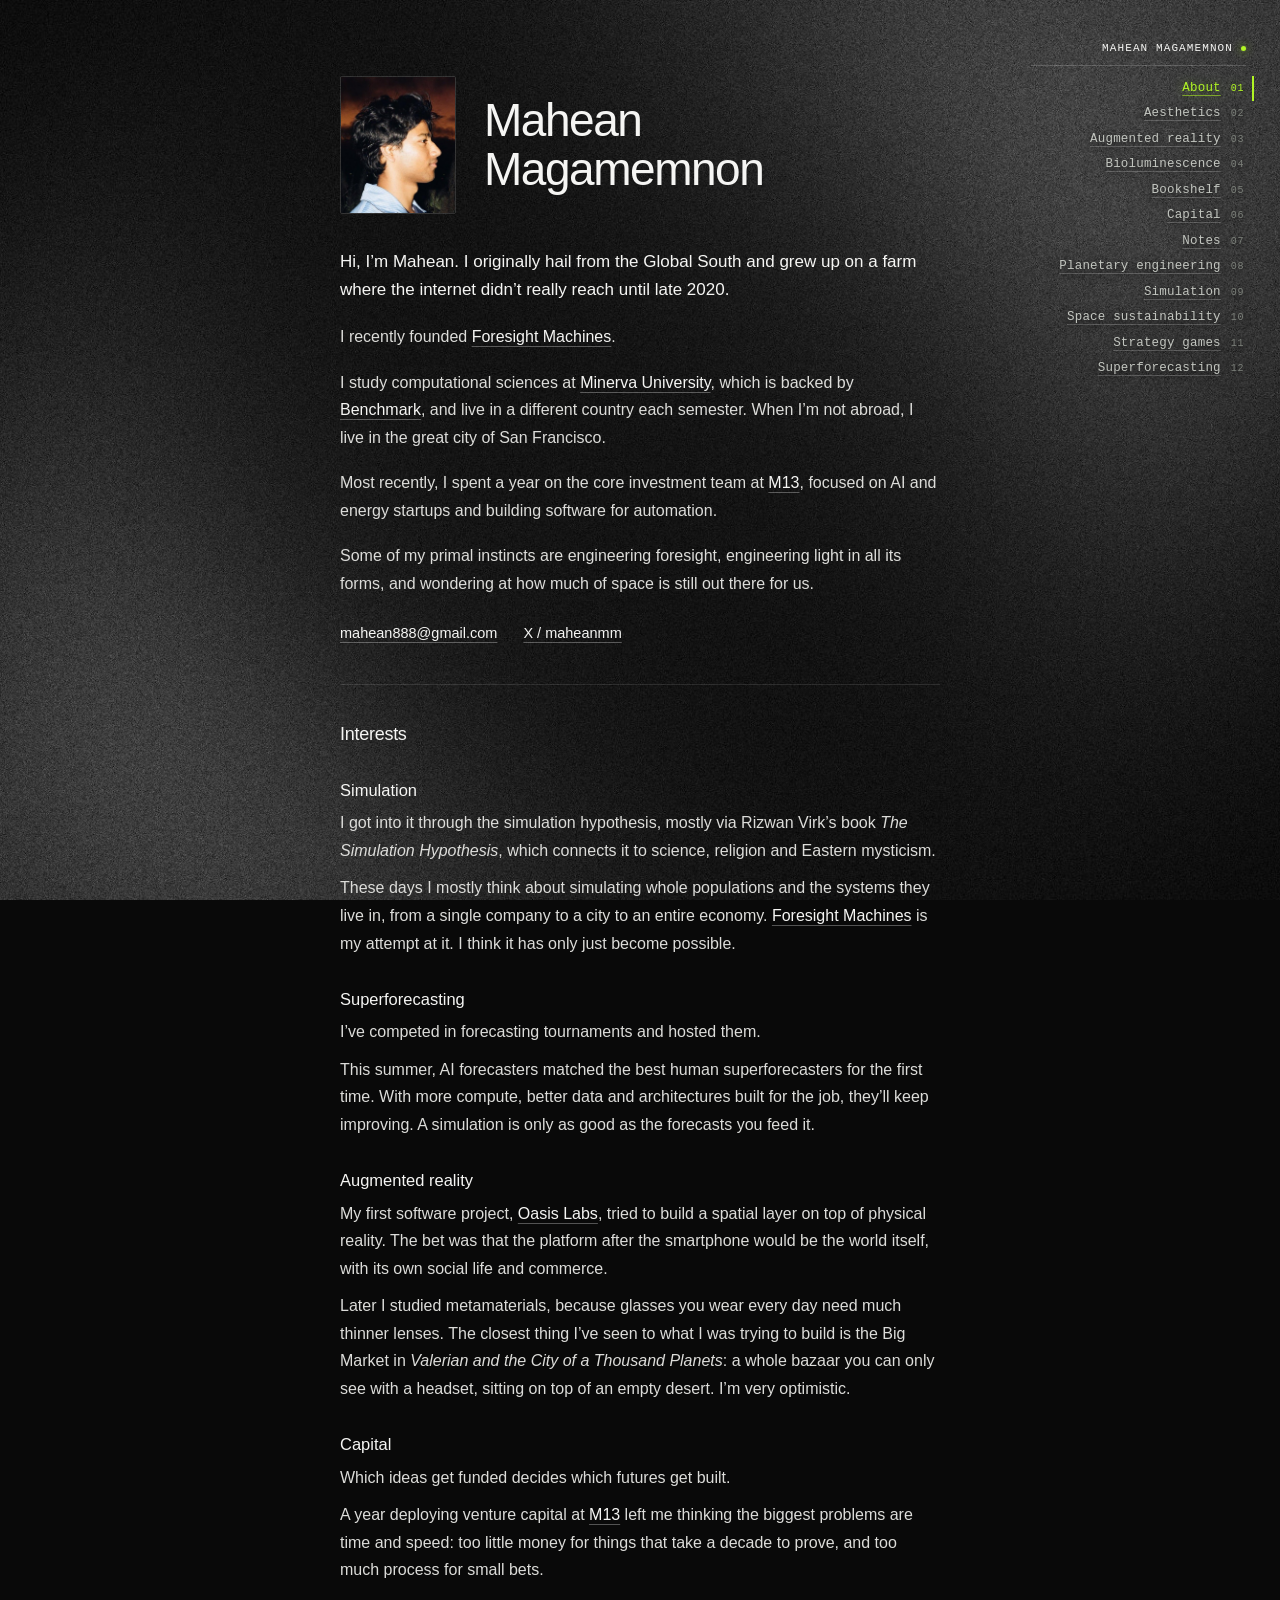
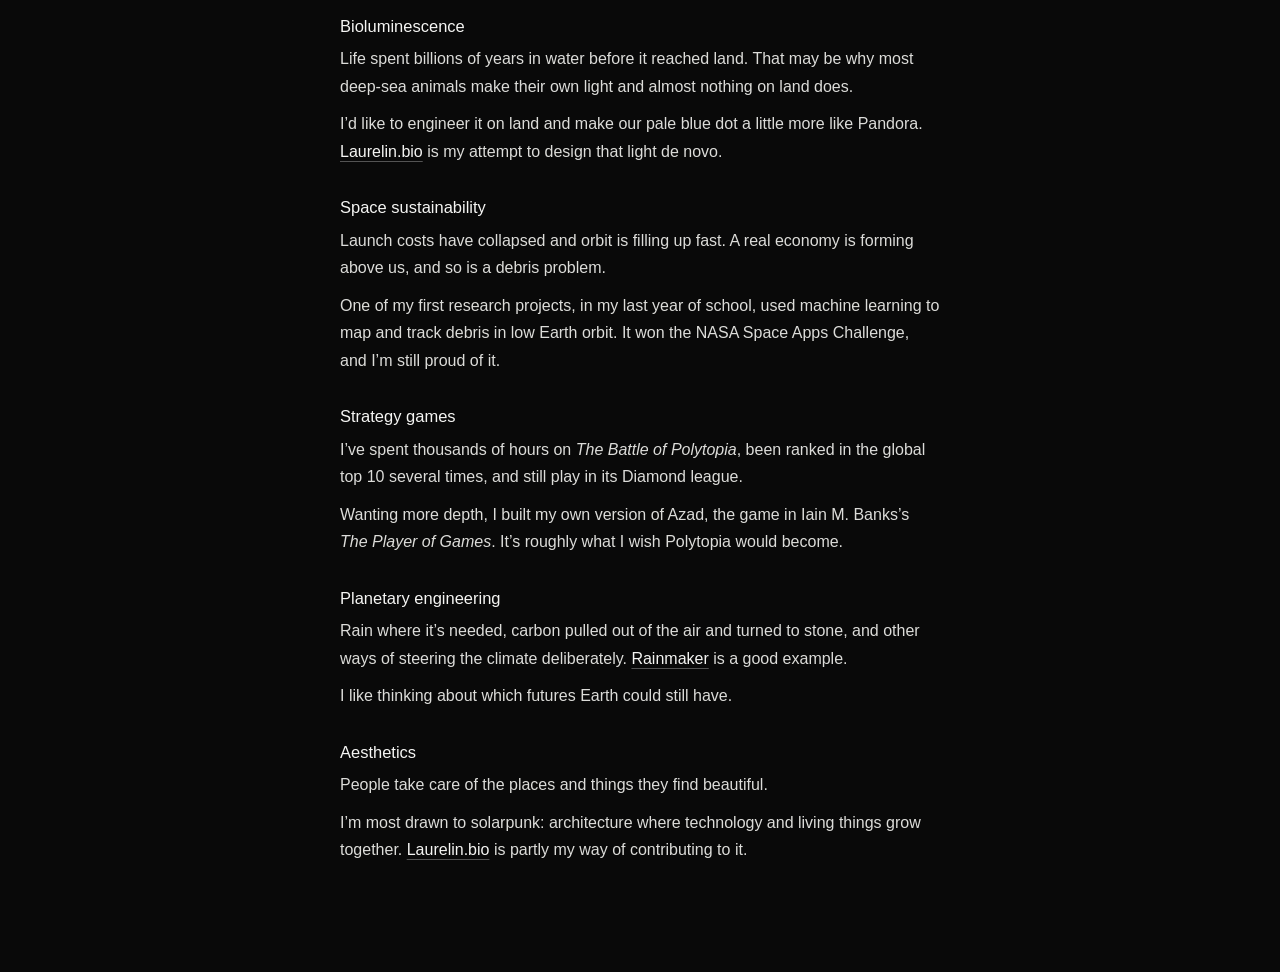
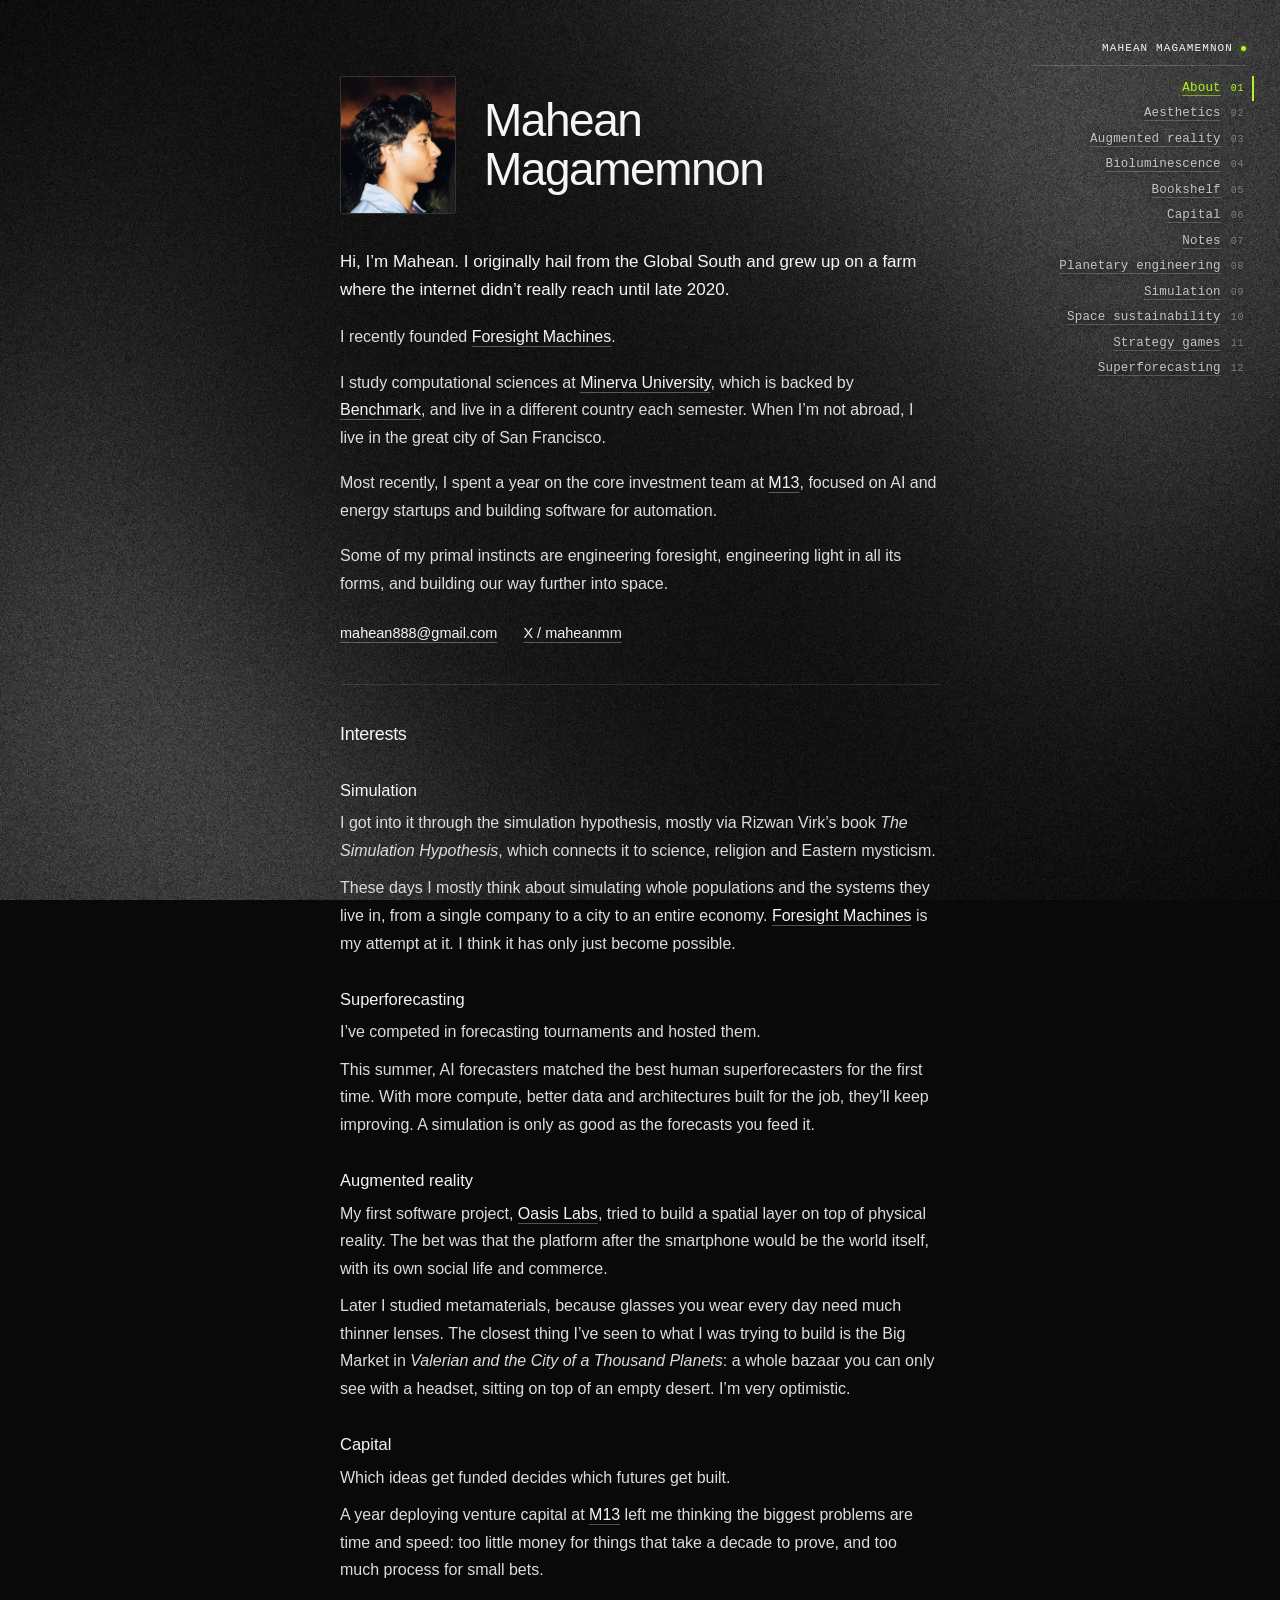
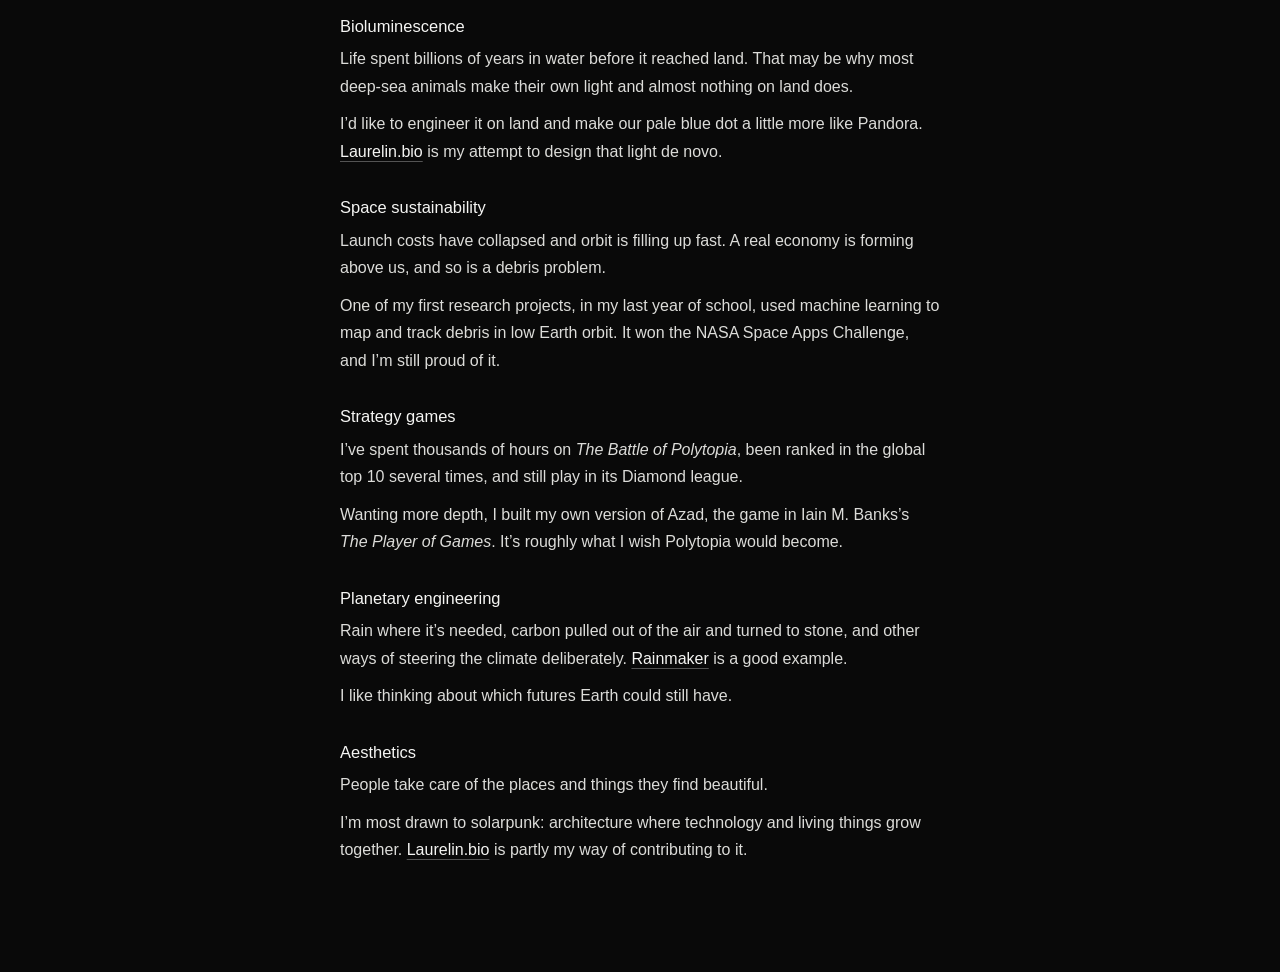
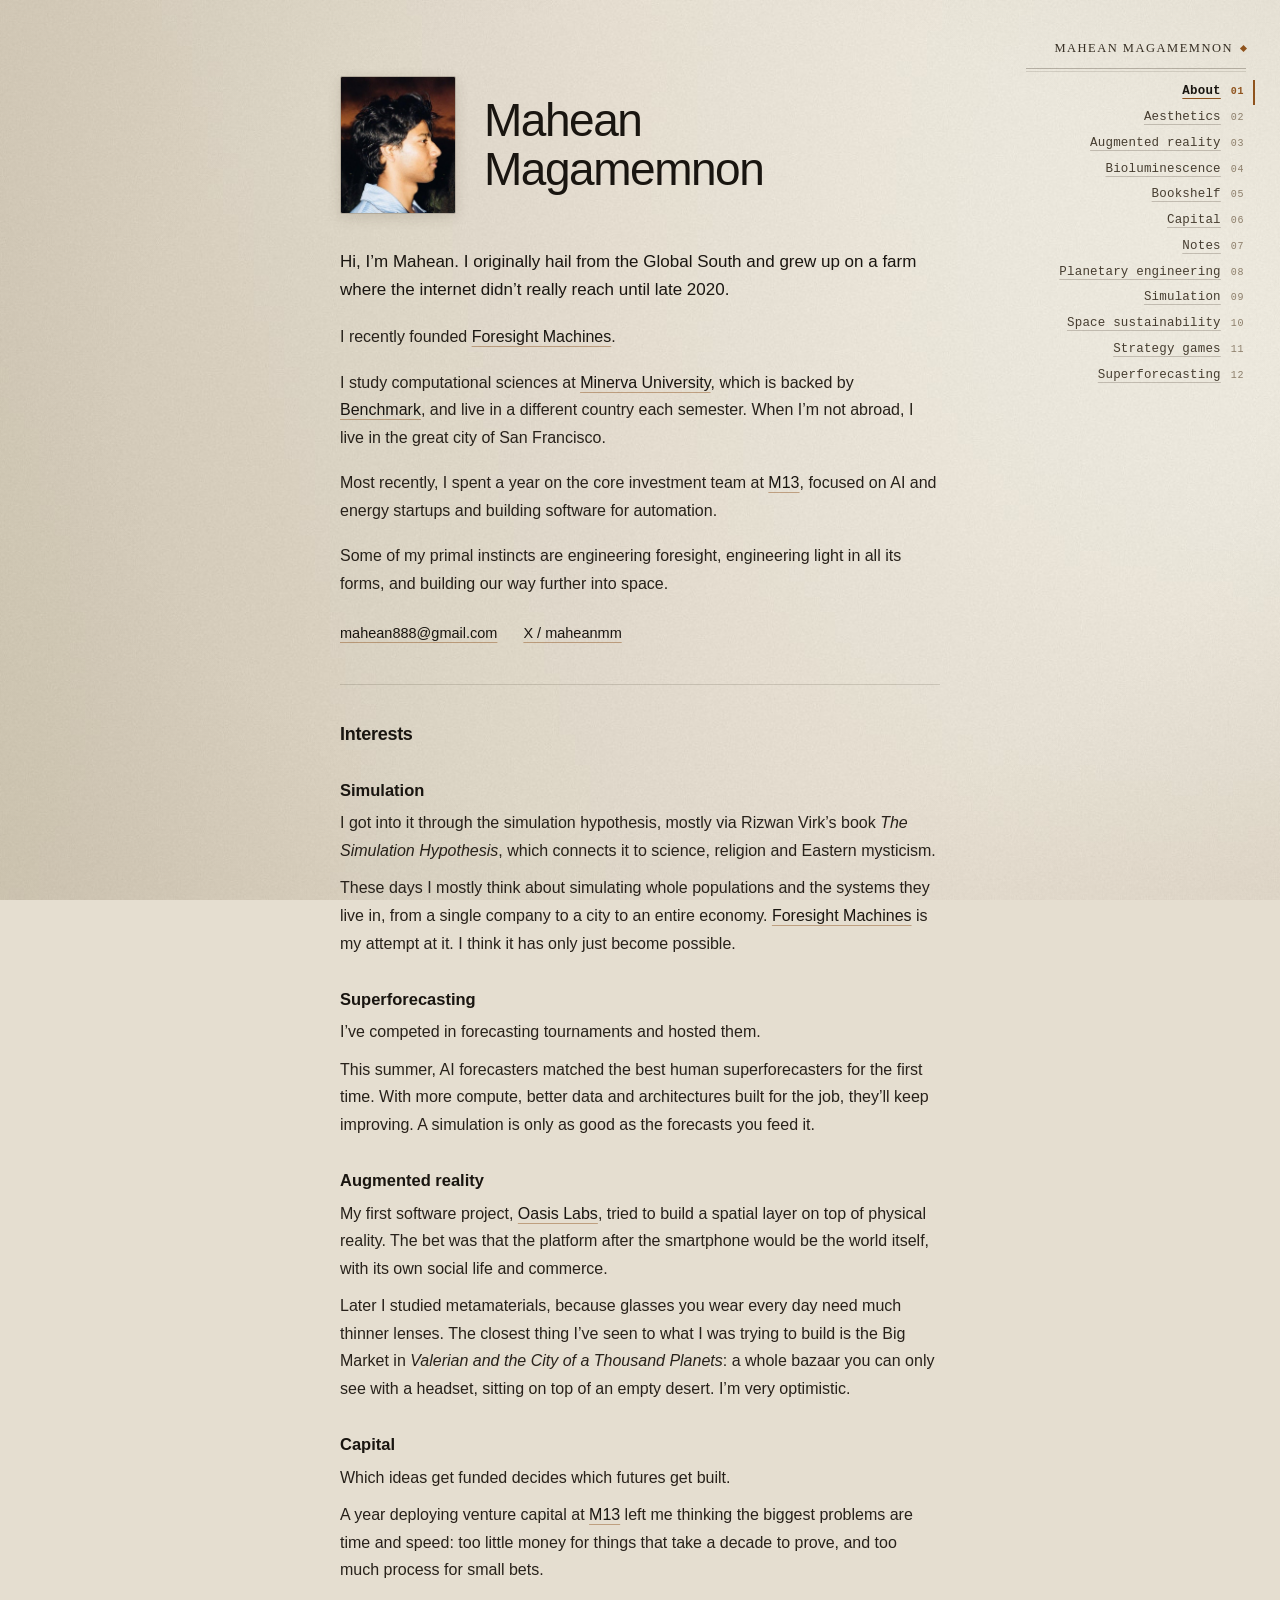
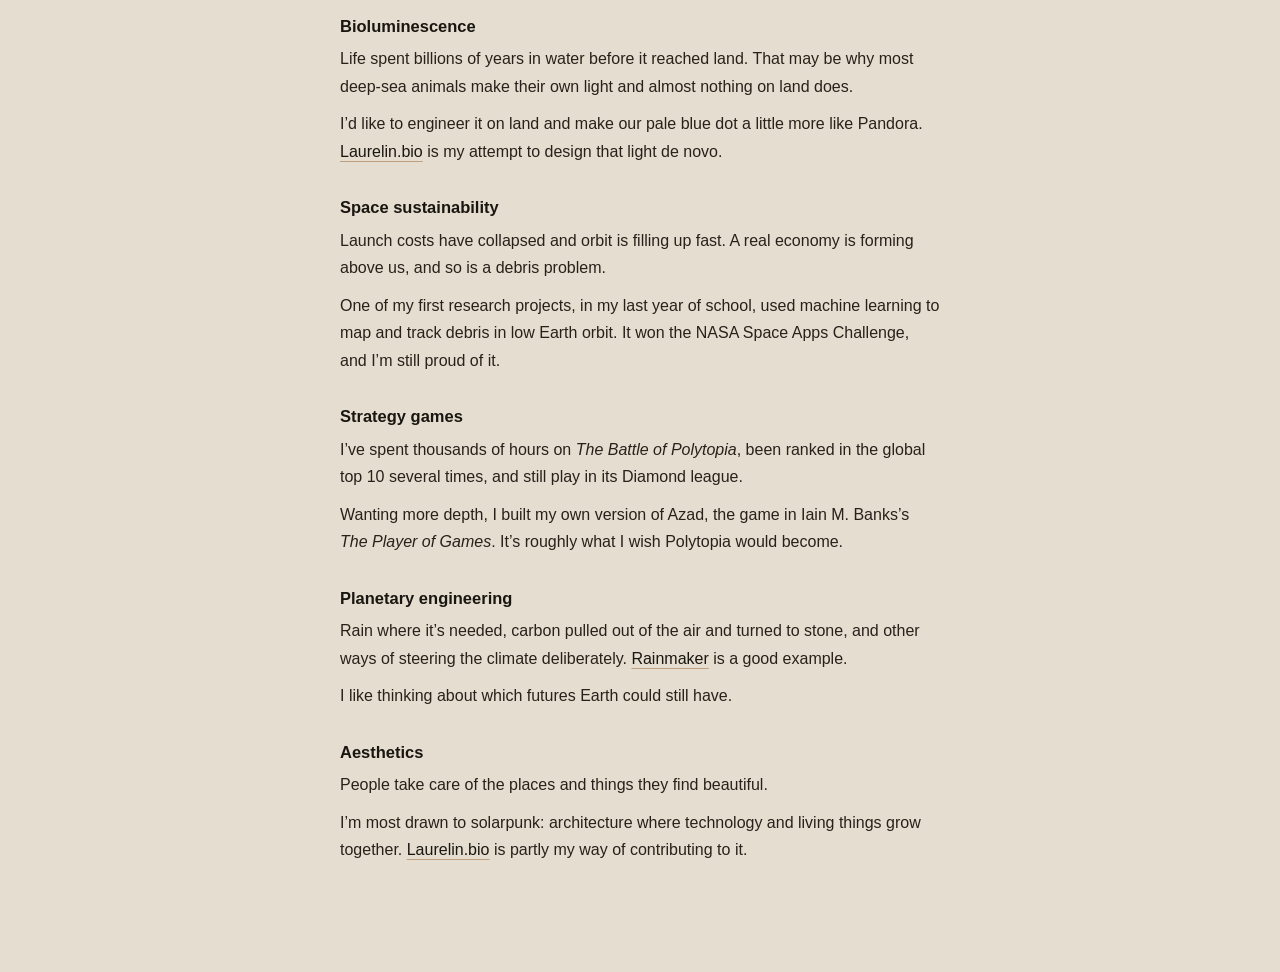
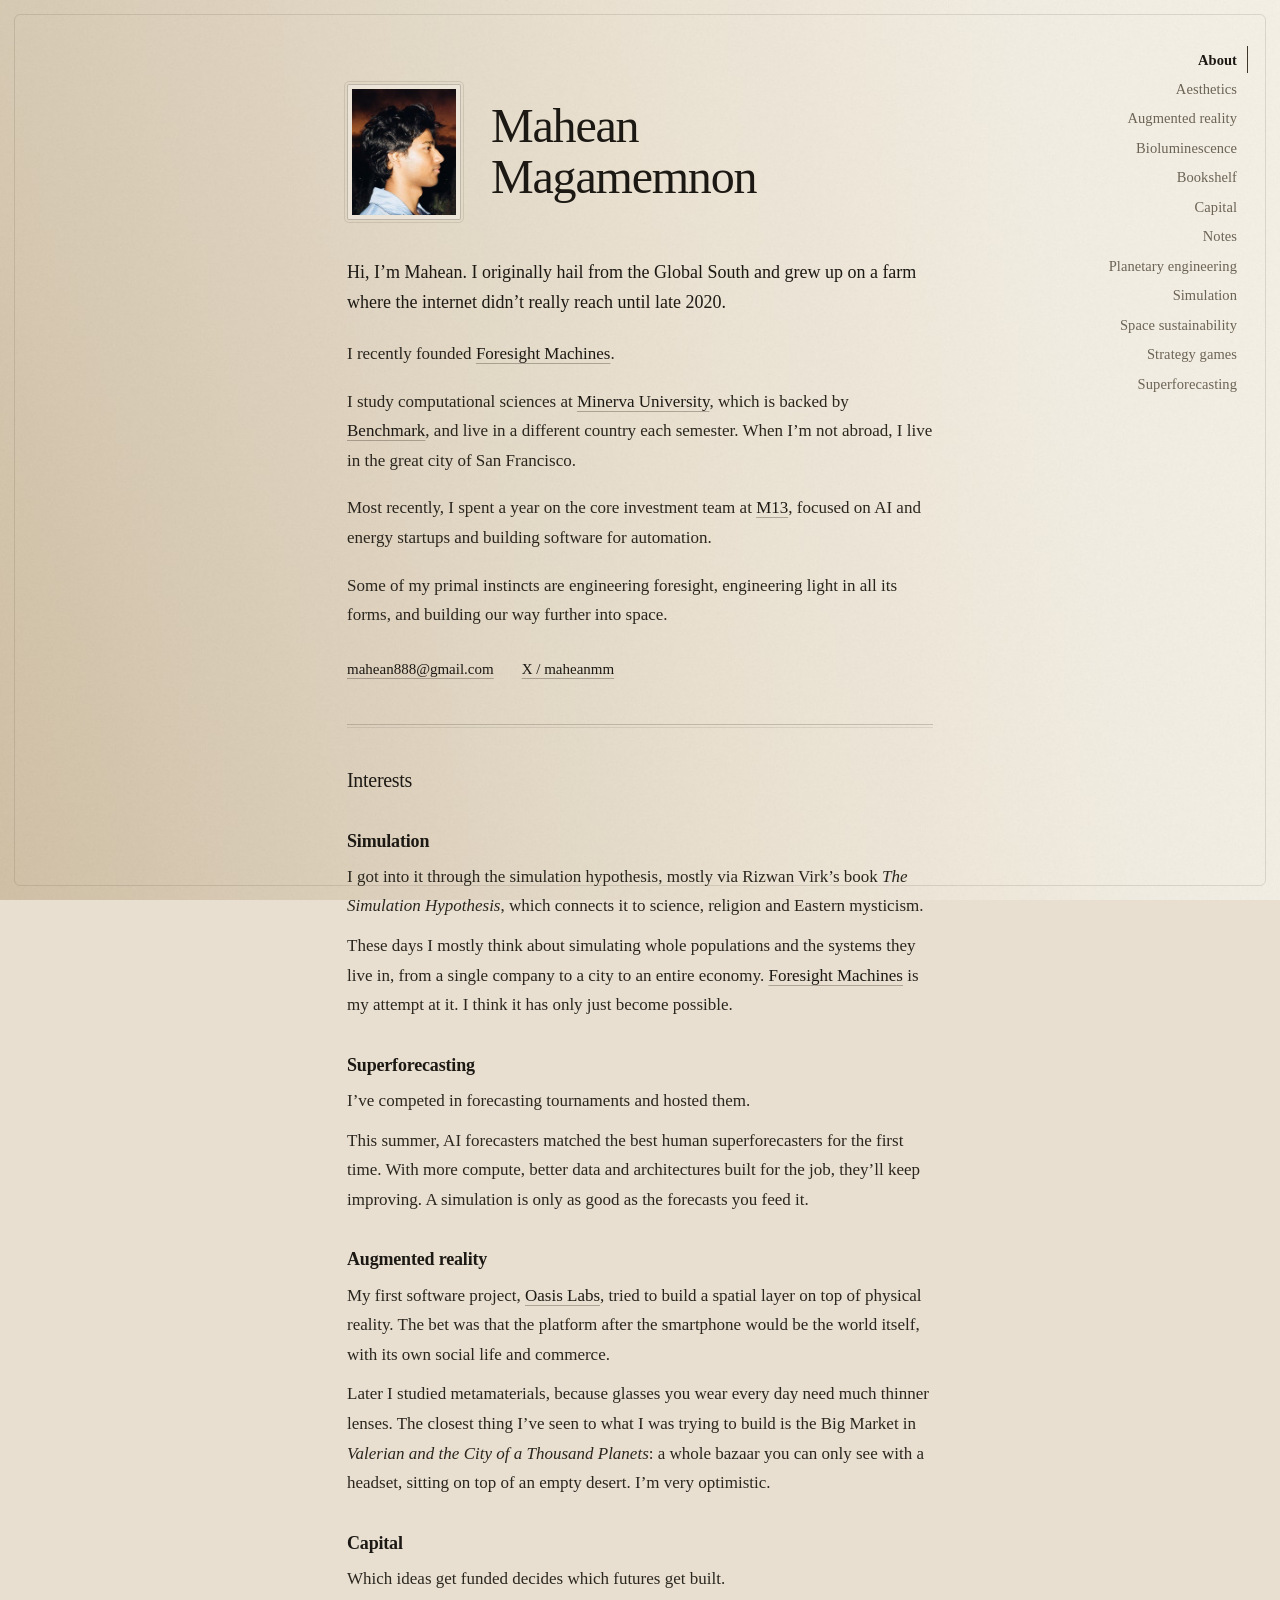
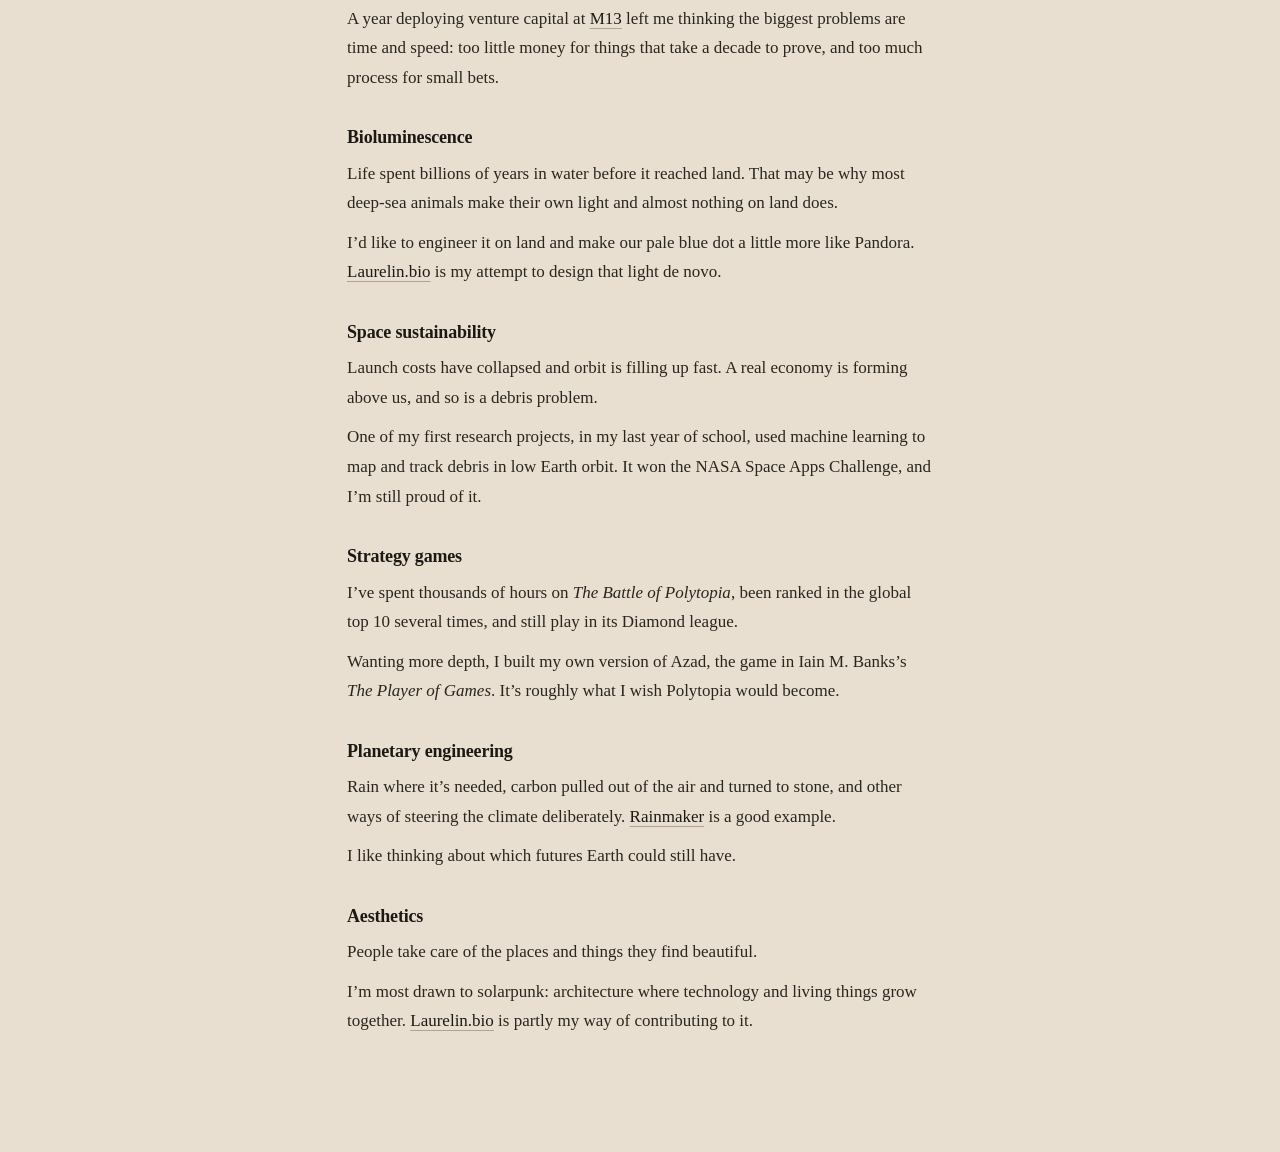
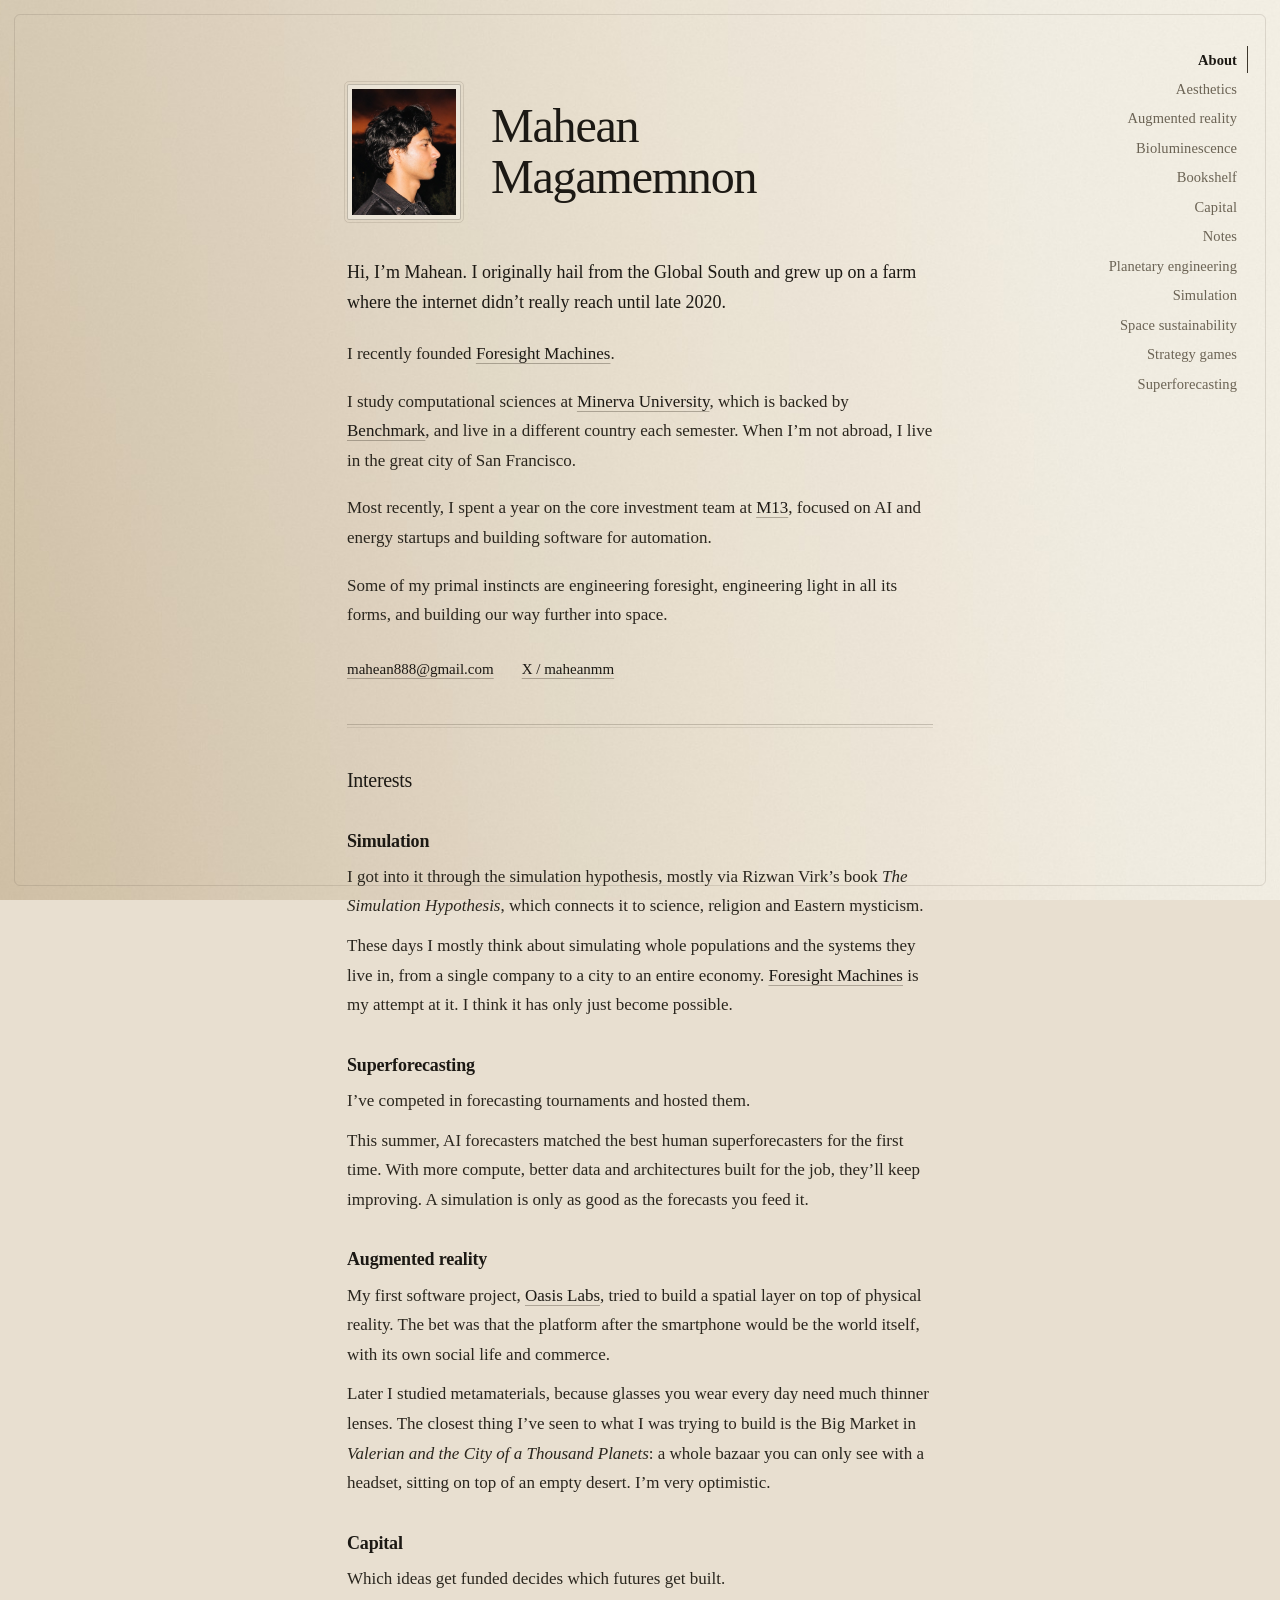
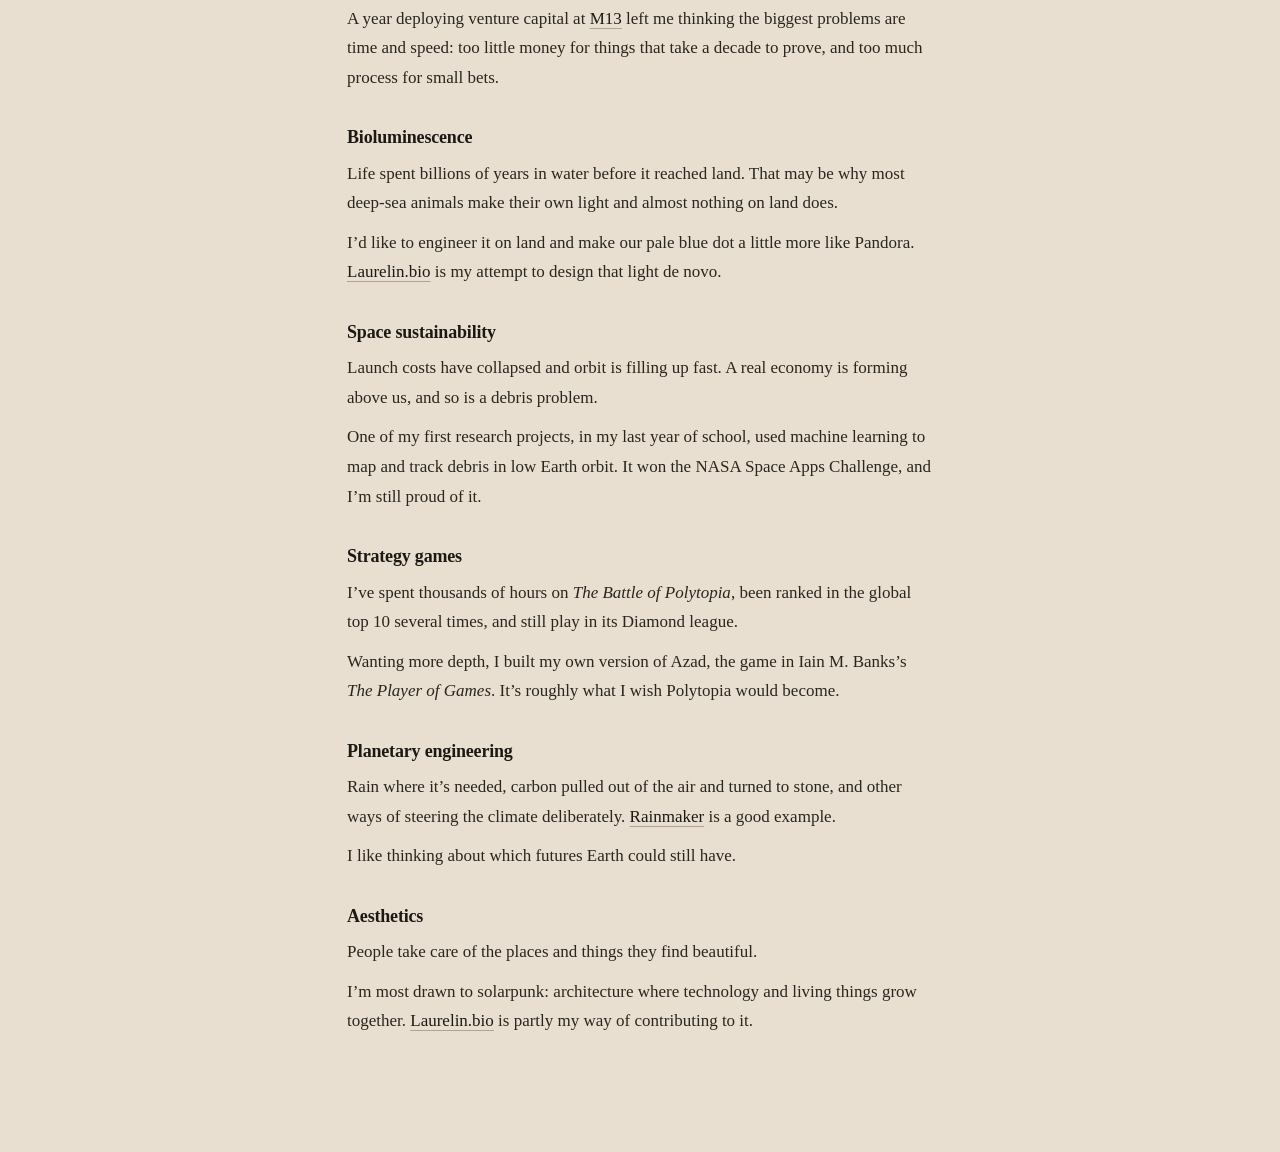
